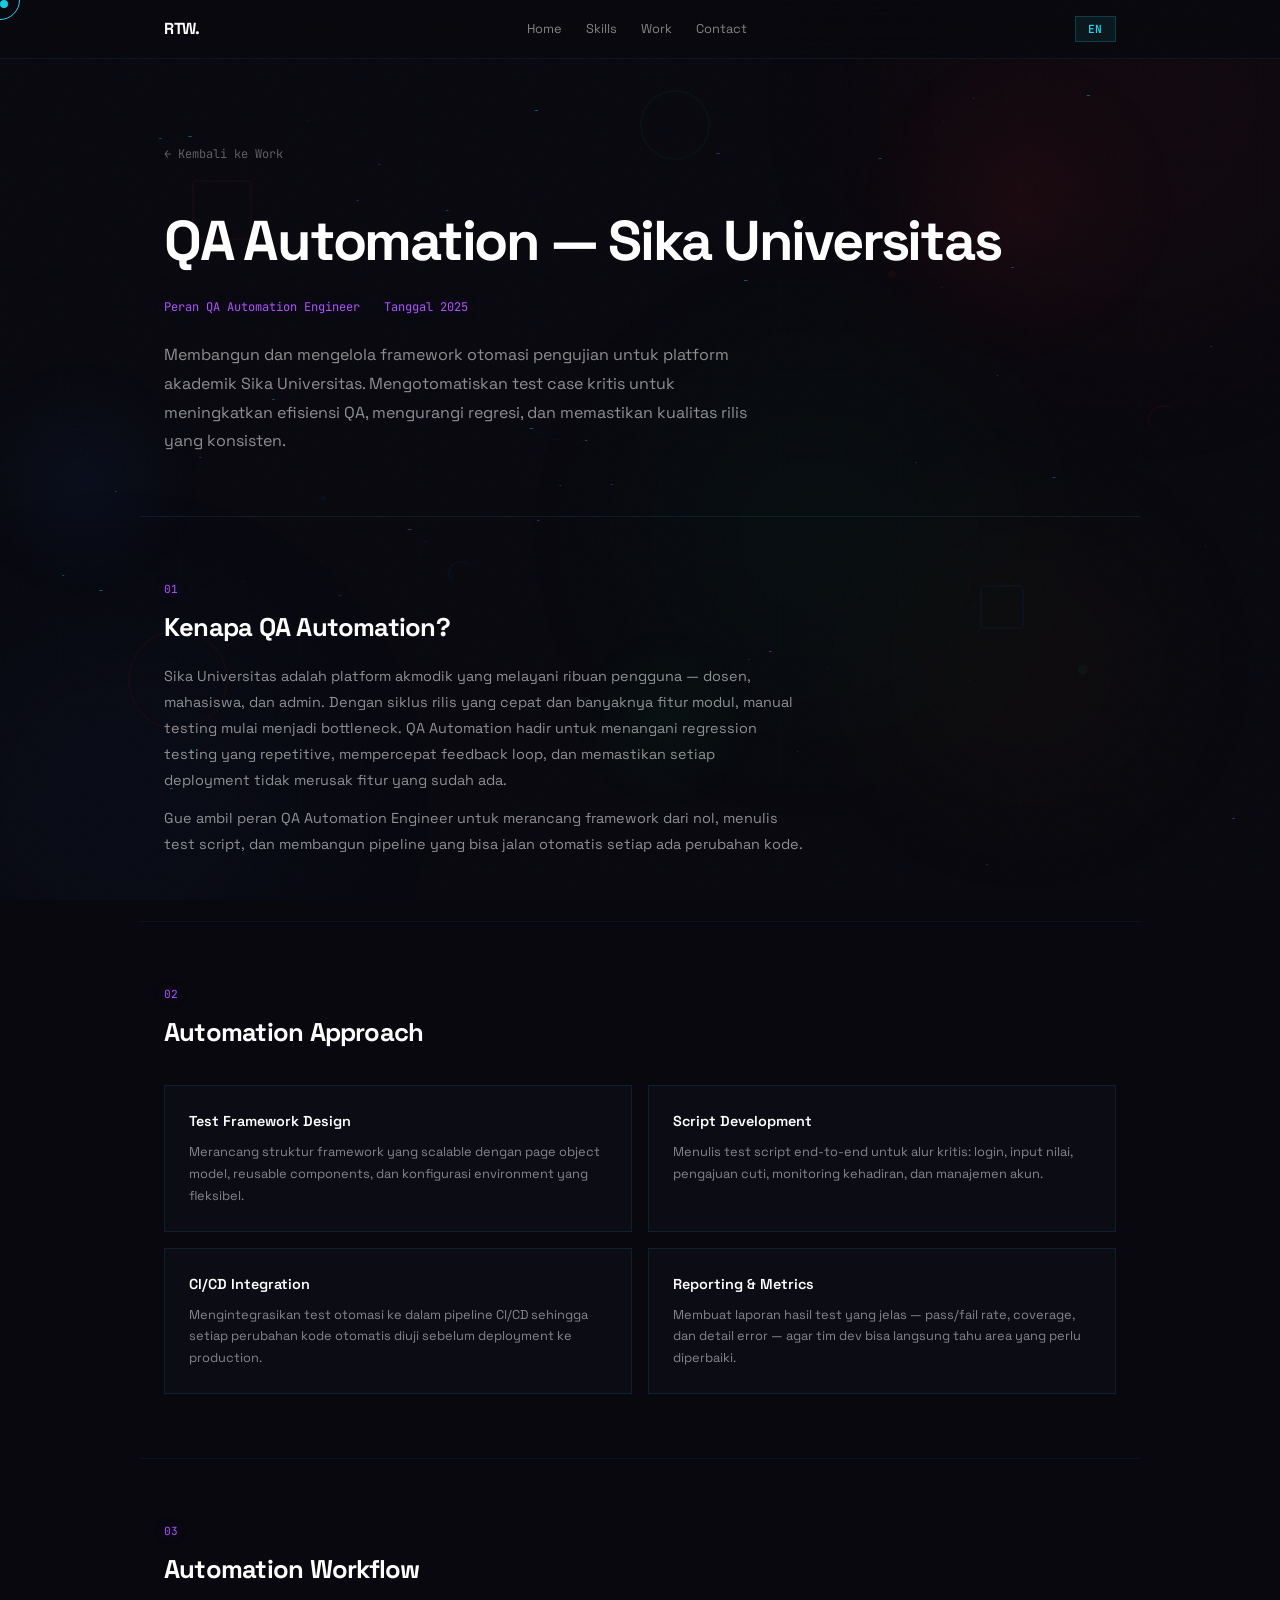
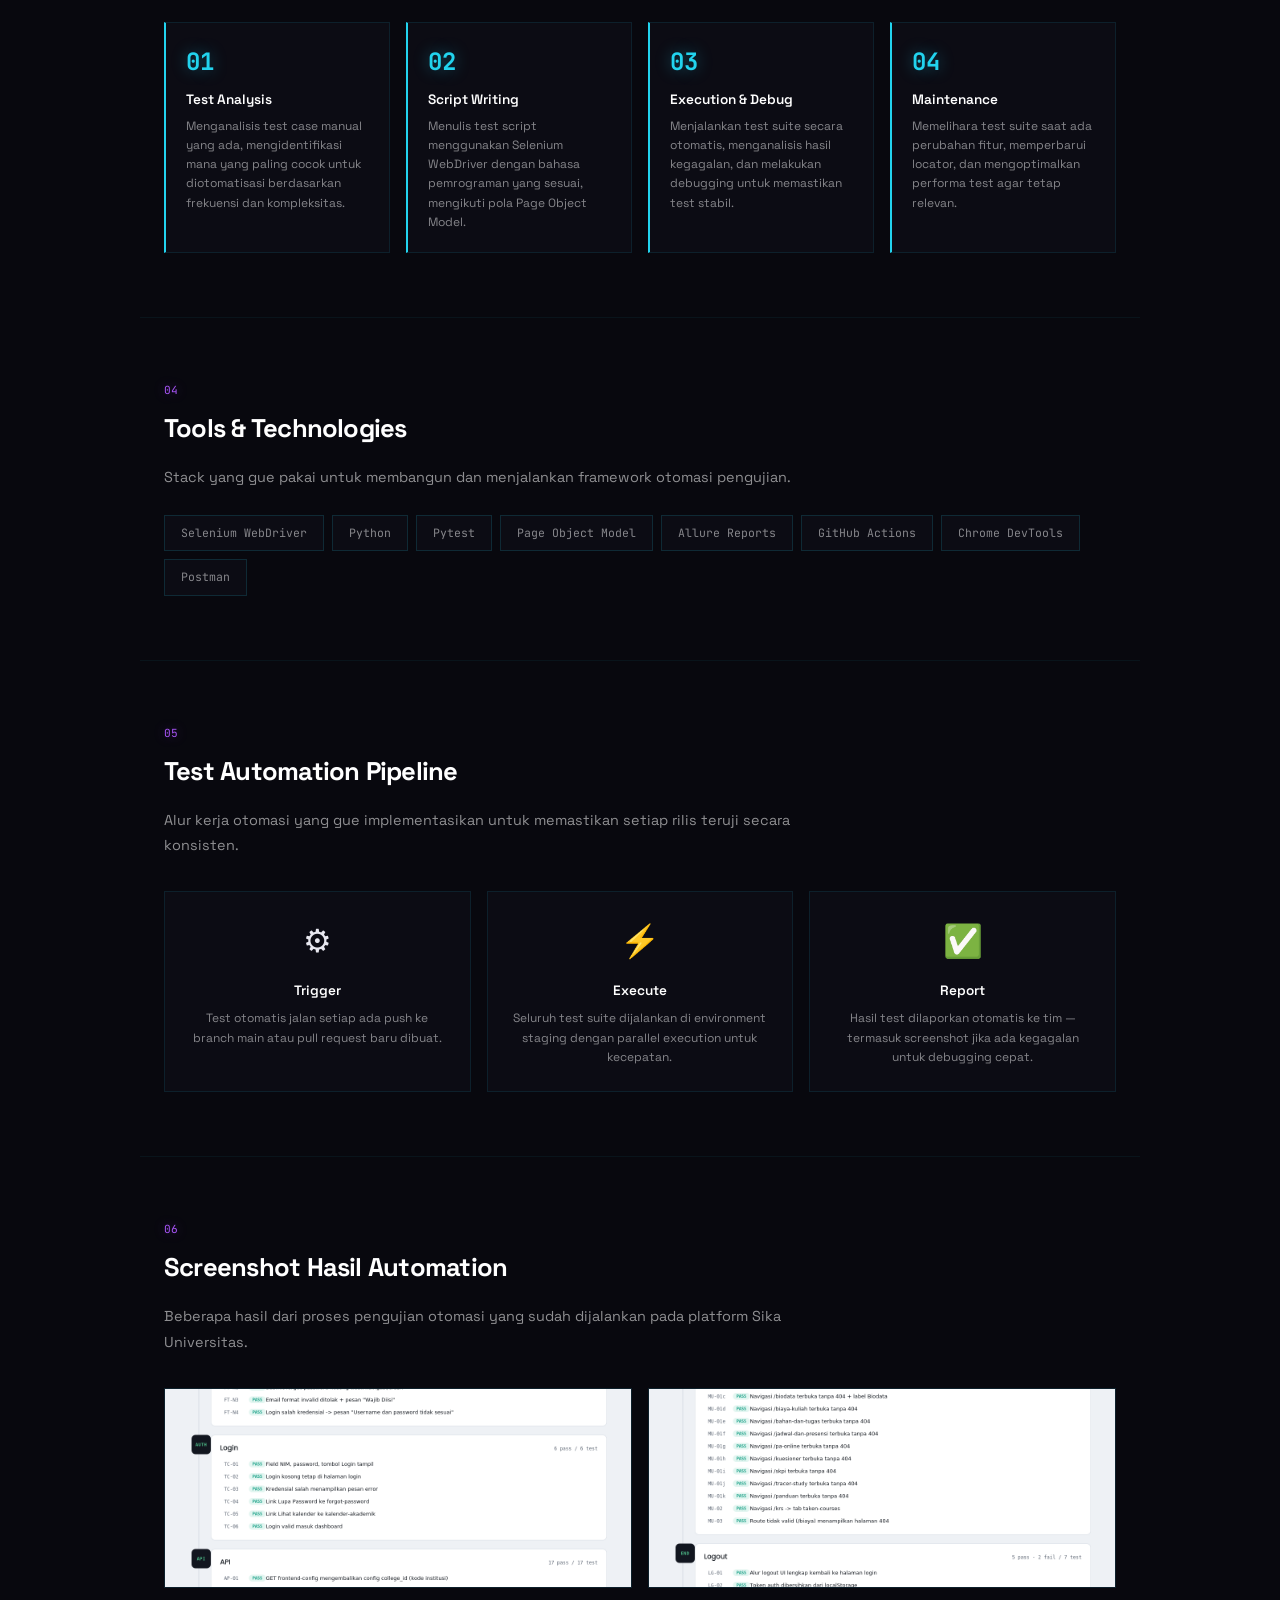
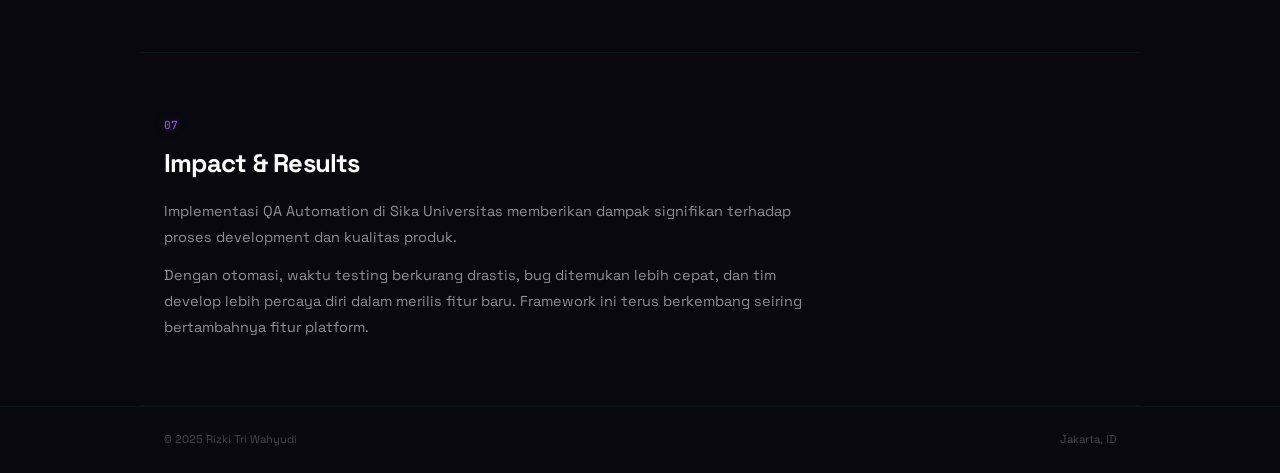
==== sika.html @ 5a2ffd8e "Add QA Automation Sika project + update skills" ====
<!DOCTYPE html>
<html lang="id">
<head>
  <meta charset="UTF-8">
  <meta name="viewport" content="width=device-width, initial-scale=1.0">
  <title>QA Automation Sika — RTW Portfolio</title>
  <link rel="preconnect" href="https://fonts.googleapis.com">
  <link rel="preconnect" href="https://fonts.gstatic.com" crossorigin>
  <link href="https://fonts.googleapis.com/css2?family=Space+Grotesk:wght@400;500;600;700&family=JetBrains+Mono:wght@400;500&display=swap" rel="stylesheet">
  <link rel="icon" type="image/svg+xml" href="favicon.svg">
  <link rel="stylesheet" href="style.css">
  <style>
    .gradient-blobs .blob { opacity: 0.04; }
    .bg-shape { opacity: 0.06; }

    .project-hero {
      padding: 140px 24px 60px;
      max-width: 1000px;
      margin: 0 auto;
      border-bottom: 1px solid rgba(34,211,238,0.1);
      position: relative;
      z-index: 2;
    }
    .back-link {
      display: inline-flex;
      align-items: center;
      gap: 6px;
      font-family: var(--mono);
      font-size: 0.75rem;
      color: rgba(255,255,255,0.35);
      margin-bottom: 32px;
      transition: 0.2s;
    }
    .back-link:hover { color: #22d3ee; }
    .project-hero h1 {
      font-size: clamp(2rem, 5vw, 3.5rem);
      font-weight: 700;
      letter-spacing: -0.04em;
      margin-bottom: 12px;
      color: #fff;
    }
    .project-meta {
      display: flex;
      gap: 24px;
      font-family: var(--mono);
      font-size: 0.75rem;
      color: rgba(255,255,255,0.4);
      margin-bottom: 24px;
    }
    .project-meta span { color: #a855f7; text-shadow: 0 0 12px rgba(168,85,247,0.3); }
    .project-hero p {
      font-size: 1rem;
      color: rgba(255,255,255,0.55);
      max-width: 600px;
      line-height: 1.8;
    }

    .project-section {
      padding: 64px 24px;
      max-width: 1000px;
      margin: 0 auto;
      border-bottom: 1px solid rgba(34,211,238,0.06);
      position: relative;
      z-index: 2;
    }
    .section-num {
      font-family: var(--mono);
      font-size: 0.7rem;
      color: #a855f7;
      margin-bottom: 8px;
      display: block;
      text-shadow: 0 0 12px rgba(168,85,247,0.4);
    }
    .project-section h2 {
      font-size: 1.6rem;
      font-weight: 700;
      letter-spacing: -0.03em;
      margin-bottom: 16px;
      color: #fff;
    }
    .project-section p {
      font-size: 0.9rem;
      color: rgba(255,255,255,0.55);
      line-height: 1.8;
      max-width: 640px;
    }

    .approach-grid {
      display: grid;
      grid-template-columns: repeat(2, 1fr);
      gap: 16px;
      margin-top: 32px;
    }
    .approach-card {
      padding: 24px;
      background: rgba(15,15,25,0.6);
      border: 1px solid rgba(34,211,238,0.1);
      transition: 0.3s;
    }
    .approach-card:hover {
      border-color: rgba(34,211,238,0.3);
      transform: translateY(-2px);
      box-shadow: 0 8px 32px rgba(0,0,0,0.3);
    }
    .approach-card h3 {
      font-size: 0.9rem;
      font-weight: 600;
      margin-bottom: 8px;
      color: #fff;
    }
    .approach-card p {
      font-size: 0.8rem;
      color: rgba(255,255,255,0.5);
      line-height: 1.7;
    }

    .qa-steps {
      display: grid;
      grid-template-columns: repeat(4, 1fr);
      gap: 16px;
      margin-top: 32px;
    }
    .qa-step {
      padding: 20px;
      background: rgba(15,15,25,0.6);
      border: 1px solid rgba(34,211,238,0.1);
      border-left: 2px solid #22d3ee;
      transition: 0.3s;
    }
    .qa-step:hover {
      transform: translateY(-2px);
      border-color: rgba(34,211,238,0.25);
    }
    .step-num {
      font-family: var(--mono);
      font-size: 1.5rem;
      font-weight: 700;
      color: #22d3ee;
      margin-bottom: 8px;
      text-shadow: 0 0 16px rgba(34,211,238,0.4);
    }
    .qa-step h3 {
      font-size: 0.85rem;
      font-weight: 600;
      margin-bottom: 6px;
      color: #fff;
    }
    .qa-step p {
      font-size: 0.75rem;
      color: rgba(255,255,255,0.5);
      line-height: 1.6;
    }

    .tool-chips {
      display: flex;
      flex-wrap: wrap;
      gap: 8px;
      margin-top: 24px;
    }
    .tool-chip {
      padding: 8px 16px;
      background: rgba(15,15,25,0.6);
      border: 1px solid rgba(34,211,238,0.15);
      font-family: var(--mono);
      font-size: 0.72rem;
      color: rgba(255,255,255,0.5);
      transition: 0.3s;
    }
    .tool-chip:hover {
      border-color: #22d3ee;
      color: #22d3ee;
    }

    .mockup-grid {
      display: grid;
      grid-template-columns: repeat(2, 1fr);
      gap: 16px;
      margin-top: 32px;
    }
    .mockup-card {
      position: relative;
      overflow: hidden;
      background: rgba(15,15,25,0.6);
      border: 1px solid rgba(34,211,238,0.1);
      min-height: 200px;
      display: flex;
      align-items: center;
      justify-content: center;
      transition: 0.3s;
    }
    .mockup-card:hover {
      border-color: rgba(34,211,238,0.25);
      transform: translateY(-2px);
    }
    .mockup-card span.mockup-label {
      padding: 24px;
      font-family: var(--mono);
      font-size: 0.75rem;
      color: rgba(255,255,255,0.35);
    }
    .mockup-card img {
      width: 100%;
      height: 100%;
      object-fit: cover;
      position: absolute;
      inset: 0;
    }

    .process-grid {
      display: grid;
      grid-template-columns: repeat(3, 1fr);
      gap: 16px;
      margin-top: 32px;
    }
    .process-step {
      padding: 24px;
      background: rgba(15,15,25,0.6);
      border: 1px solid rgba(34,211,238,0.1);
      text-align: center;
      transition: 0.3s;
    }
    .process-step:hover {
      border-color: rgba(34,211,238,0.25);
      transform: translateY(-2px);
    }
    .process-icon {
      font-size: 2rem;
      margin-bottom: 12px;
    }
    .process-step h3 {
      font-size: 0.85rem;
      font-weight: 600;
      margin-bottom: 8px;
      color: #fff;
    }
    .process-step p {
      font-size: 0.75rem;
      color: rgba(255,255,255,0.5);
      line-height: 1.6;
    }

    .footer { border-top: 1px solid rgba(34,211,238,0.06); }
    .footer-inner span { color: rgba(255,255,255,0.25); }

    @media (max-width: 768px) {
      .project-hero { padding: 120px 16px 40px; }
      .project-hero h1 { font-size: clamp(1.6rem, 6vw, 2.5rem); }
      .project-hero p { font-size: 0.9rem; }
      .project-meta { flex-direction: column; gap: 8px; }
      .project-section { padding: 40px 16px; }
      .project-section h2 { font-size: 1.3rem; }
      .project-section p { font-size: 0.85rem; }
      .approach-grid { grid-template-columns: 1fr; }
      .qa-steps { grid-template-columns: 1fr 1fr; }
      .process-grid { grid-template-columns: 1fr; }
      .mockup-grid { grid-template-columns: 1fr; }
      .mockup-card { min-height: 160px; }
    }
    @media (max-width: 480px) {
      .project-hero { padding: 100px 12px 32px; }
      .project-hero h1 { font-size: 1.4rem; }
      .project-section { padding: 32px 12px; }
      .project-section h2 { font-size: 1.15rem; }
      .project-section p { font-size: 0.8rem; line-height: 1.7; }
      .qa-steps { grid-template-columns: 1fr; }
      .approach-card { padding: 16px; }
      .approach-card h3 { font-size: 0.8rem; }
      .approach-card p { font-size: 0.72rem; }
      .qa-step { padding: 14px; }
      .qa-step h3 { font-size: 0.78rem; }
      .qa-step p { font-size: 0.7rem; }
      .step-num { font-size: 1.2rem; }
      .back-link { font-size: 0.68rem; }
    }
  </style>
</head>
<body>

  <div class="cursor" id="cursor"></div>
  <div class="cursor-follower" id="follower"></div>

  <canvas id="workBgCanvas" style="position:fixed;inset:0;width:100%;height:100%;z-index:0;pointer-events:none;"></canvas>

  <div class="gradient-blobs">
    <div class="blob blob-1"></div>
    <div class="blob blob-2"></div>
    <div class="blob blob-3"></div>
    <div class="blob blob-4"></div>
  </div>

  <div class="bg-shapes">
    <div class="bg-shape bg-shape--1"></div>
    <div class="bg-shape bg-shape--2"></div>
    <div class="bg-shape bg-shape--3"></div>
    <div class="bg-shape bg-shape--4"></div>
    <div class="bg-shape bg-shape--5"></div>
    <div class="bg-shape bg-shape--6"></div>
    <div class="bg-shape bg-shape--7"></div>
    <div class="bg-shape bg-shape--8"></div>
    <div class="bg-shape bg-shape--9"></div>
    <div class="bg-shape bg-shape--10"></div>
    <div class="bg-shape bg-shape--11"></div>
    <div class="bg-shape bg-shape--12"></div>
  </div>

  <div class="noise-overlay"></div>

  <nav class="nav scrolled">
    <div class="nav-inner">
      <a href="index.html" class="nav-logo">RTW.</a>
      <div class="nav-links">
        <a href="index.html" class="nav-link" data-i18n="nav.home">Home</a>
        <a href="index.html#skills" class="nav-link" data-i18n="nav.skills">Skills</a>
        <a href="index.html#work" class="nav-link" data-i18n="nav.work">Work</a>
        <a href="index.html#contact" class="nav-link" data-i18n="nav.contact">Contact</a>
      </div>
      <div class="nav-right">
        <button class="lang-toggle" id="langToggle" aria-label="Toggle Language">
          <span class="lang-label" id="langLabel">EN</span>
        </button>
      </div>
    </div>
  </nav>

  <section class="project-hero">
    <a href="index.html#work" class="back-link" data-i18n="sub.back">&larr; Kembali ke Work</a>
    <h1>QA Automation — Sika Universitas</h1>
    <div class="project-meta">
      <div><span data-i18n="sika.metaRole">Peran</span> <span>QA Automation Engineer</span></div>
      <div><span data-i18n="sika.metaDate">Tanggal</span> <span data-i18n="sika.metaDateVal">2025</span></div>
    </div>
    <p data-i18n="sika.hero">Membangun dan mengelola framework otomasi pengujian untuk platform akademik Sika Universitas. Mengotomatiskan test case kritis untuk meningkatkan efisiensi QA, mengurangi regresi, dan memastikan kualitas rilis yang konsisten.</p>
  </section>

  <section class="project-section">
    <span class="section-num">01</span>
    <h2 data-i18n="sika.s1">Kenapa QA Automation?</h2>
    <p data-i18n="sika.s1p1">Sika Universitas adalah platform akmodik yang melayani ribuan pengguna — dosen, mahasiswa, dan admin. Dengan siklus rilis yang cepat dan banyaknya fitur modul, manual testing mulai menjadi bottleneck. QA Automation hadir untuk menangani regression testing yang repetitive, mempercepat feedback loop, dan memastikan setiap deployment tidak merusak fitur yang sudah ada.</p>
    <p style="margin-top: 12px;" data-i18n="sika.s1p2">Gue ambil peran QA Automation Engineer untuk merancang framework dari nol, menulis test script, dan membangun pipeline yang bisa jalan otomatis setiap ada perubahan kode.</p>
  </section>

  <section class="project-section">
    <span class="section-num">02</span>
    <h2 data-i18n="sika.s2">Automation Approach</h2>
    <div class="approach-grid">
      <div class="approach-card">
        <h3 data-i18n="sika.s2c1">Test Framework Design</h3>
        <p data-i18n="sika.s2c1p">Merancang struktur framework yang scalable dengan page object model, reusable components, dan konfigurasi environment yang fleksibel.</p>
      </div>
      <div class="approach-card">
        <h3 data-i18n="sika.s2c2">Script Development</h3>
        <p data-i18n="sika.s2c2p">Menulis test script end-to-end untuk alur kritis: login, input nilai, pengajuan cuti, monitoring kehadiran, dan manajemen akun.</p>
      </div>
      <div class="approach-card">
        <h3 data-i18n="sika.s2c3">CI/CD Integration</h3>
        <p data-i18n="sika.s2c3p">Mengintegrasikan test otomasi ke dalam pipeline CI/CD sehingga setiap perubahan kode otomatis diuji sebelum deployment ke production.</p>
      </div>
      <div class="approach-card">
        <h3 data-i18n="sika.s2c4">Reporting & Metrics</h3>
        <p data-i18n="sika.s2c4p">Membuat laporan hasil test yang jelas — pass/fail rate, coverage, dan detail error — agar tim dev bisa langsung tahu area yang perlu diperbaiki.</p>
      </div>
    </div>
  </section>

  <section class="project-section">
    <span class="section-num">03</span>
    <h2 data-i18n="sika.s3">Automation Workflow</h2>
    <div class="qa-steps">
      <div class="qa-step">
        <div class="step-num">01</div>
        <h3 data-i18n="sika.s3s1">Test Analysis</h3>
        <p data-i18n="sika.s3s1p">Menganalisis test case manual yang ada, mengidentifikasi mana yang paling cocok untuk diotomatisasi berdasarkan frekuensi dan kompleksitas.</p>
      </div>
      <div class="qa-step">
        <div class="step-num">02</div>
        <h3 data-i18n="sika.s3s2">Script Writing</h3>
        <p data-i18n="sika.s3s2p">Menulis test script menggunakan Selenium WebDriver dengan bahasa pemrograman yang sesuai, mengikuti pola Page Object Model.</p>
      </div>
      <div class="qa-step">
        <div class="step-num">03</div>
        <h3 data-i18n="sika.s3s3">Execution & Debug</h3>
        <p data-i18n="sika.s3s3p">Menjalankan test suite secara otomatis, menganalisis hasil kegagalan, dan melakukan debugging untuk memastikan test stabil.</p>
      </div>
      <div class="qa-step">
        <div class="step-num">04</div>
        <h3 data-i18n="sika.s3s4">Maintenance</h3>
        <p data-i18n="sika.s3s4p">Memelihara test suite saat ada perubahan fitur, memperbarui locator, dan mengoptimalkan performa test agar tetap relevan.</p>
      </div>
    </div>
  </section>

  <section class="project-section">
    <span class="section-num">04</span>
    <h2 data-i18n="sika.s4">Tools & Technologies</h2>
    <p data-i18n="sika.s4p">Stack yang gue pakai untuk membangun dan menjalankan framework otomasi pengujian.</p>
    <div class="tool-chips">
      <span class="tool-chip">Selenium WebDriver</span>
      <span class="tool-chip">Python</span>
      <span class="tool-chip">Pytest</span>
      <span class="tool-chip">Page Object Model</span>
      <span class="tool-chip">Allure Reports</span>
      <span class="tool-chip">GitHub Actions</span>
      <span class="tool-chip">Chrome DevTools</span>
      <span class="tool-chip">Postman</span>
    </div>
  </section>

  <section class="project-section">
    <span class="section-num">05</span>
    <h2 data-i18n="sika.s5">Test Automation Pipeline</h2>
    <p data-i18n="sika.s5p">Alur kerja otomasi yang gue implementasikan untuk memastikan setiap rilis teruji secara konsisten.</p>
    <div class="process-grid">
      <div class="process-step">
        <div class="process-icon">&#9881;</div>
        <h3 data-i18n="sika.s5c1">Trigger</h3>
        <p data-i18n="sika.s5c1p">Test otomatis jalan setiap ada push ke branch main atau pull request baru dibuat.</p>
      </div>
      <div class="process-step">
        <div class="process-icon">&#9889;</div>
        <h3 data-i18n="sika.s5c2">Execute</h3>
        <p data-i18n="sika.s5c2p">Seluruh test suite dijalankan di environment staging dengan parallel execution untuk kecepatan.</p>
      </div>
      <div class="process-step">
        <div class="process-icon">&#9989;</div>
        <h3 data-i18n="sika.s5c3">Report</h3>
        <p data-i18n="sika.s5c3p">Hasil test dilaporkan otomatis ke tim — termasuk screenshot jika ada kegagalan untuk debugging cepat.</p>
      </div>
    </div>
  </section>

  <section class="project-section">
    <span class="section-num">06</span>
    <h2 data-i18n="sika.s6">Screenshot Hasil Automation</h2>
    <p data-i18n="sika.s6p">Beberapa hasil dari proses pengujian otomasi yang sudah dijalankan pada platform Sika Universitas.</p>
    <div class="mockup-grid">
      <div class="mockup-card">
        <span class="mockup-label">Test Result Overview</span>
        <img src="image/QA-sika-1-of-2.png" alt="Test Result Overview" style="display:none" onload="this.style.display='block'; this.previousElementSibling.style.display='none';" onerror="this.remove();">
      </div>
      <div class="mockup-card">
        <span class="mockup-label">Automation Report</span>
        <img src="image/QA-sika-2-of-2.png" alt="Automation Report" style="display:none" onload="this.style.display='block'; this.previousElementSibling.style.display='none';" onerror="this.remove();">
      </div>
    </div>
  </section>

  <section class="project-section">
    <span class="section-num">07</span>
    <h2 data-i18n="sika.s7">Impact & Results</h2>
    <p data-i18n="sika.s7p1">Implementasi QA Automation di Sika Universitas memberikan dampak signifikan terhadap proses development dan kualitas produk.</p>
    <p style="margin-top: 12px;" data-i18n="sika.s7p2">Dengan otomasi, waktu testing berkurang drastis, bug ditemukan lebih cepat, dan tim develop lebih percaya diri dalam merilis fitur baru. Framework ini terus berkembang seiring bertambahnya fitur platform.</p>
  </section>

  <footer class="footer">
    <div class="container">
      <div class="footer-inner">
        <span>&copy; 2025 Rizki Tri Wahyudi</span>
        <span>Jakarta, ID</span>
      </div>
    </div>
  </footer>

  <script src="script.js?v=101"></script>
</body>
</html>
---- style.css ----
*, *::before, *::after {
  margin: 0;
  padding: 0;
  box-sizing: border-box;
}

:root {
  --bg: #08080e;
  --bg2: #0f0f19;
  --border: rgba(34,211,238,0.1);
  --text: #e8e8f0;
  --text2: rgba(255,255,255,0.55);
  --text3: rgba(255,255,255,0.3);
  --red: #dc2626;
  --red-light: rgba(220,38,38,0.15);
  --blue: #2563eb;
  --blue-light: rgba(37,99,235,0.15);
  --green: #16a34a;
  --green-light: rgba(22,163,74,0.15);
  --cyan: #22d3ee;
  --purple: #a855f7;
  --font: 'Space Grotesk', sans-serif;
  --mono: 'JetBrains Mono', monospace;
}

html { scroll-behavior: smooth; }

body {
  font-family: var(--font);
  background: var(--bg);
  color: var(--text);
  line-height: 1.6;
  overflow-x: hidden;
  cursor: none;
}

::selection { background: var(--cyan); color: #08080e; }
a { color: inherit; text-decoration: none; cursor: none; }
button { cursor: none; }

.container {
  max-width: 1000px;
  margin: 0 auto;
  padding: 0 24px;
}

/* ===== Custom Cursor ===== */
.cursor {
  width: 8px;
  height: 8px;
  background: var(--cyan);
  border-radius: 50%;
  position: fixed;
  pointer-events: none;
  z-index: 9999;
  mix-blend-mode: difference;
  transition: transform 0.1s, background 0.3s;
}

.cursor-follower {
  width: 40px;
  height: 40px;
  border: 1.5px solid var(--cyan);
  border-radius: 50%;
  position: fixed;
  pointer-events: none;
  z-index: 9998;
  transition: width 0.3s, height 0.3s, border-color 0.3s, background 0.3s;
  transform: translate(-50%, -50%);
}

.cursor-follower.hovering {
  width: 64px;
  height: 64px;
  background: rgba(34,211,238,0.06);
}

/* ===== Noise ===== */
.noise-overlay {
  position: fixed;
  inset: 0;
  z-index: 9990;
  pointer-events: none;
  opacity: 0.025;
  background-image: url("data:image/svg+xml,%3Csvg viewBox='0 0 256 256' xmlns='http://www.w3.org/2000/svg'%3E%3Cfilter id='n'%3E%3CfeTurbulence type='fractalNoise' baseFrequency='0.9' numOctaves='4' stitchTiles='stitch'/%3E%3C/filter%3E%3Crect width='100%25' height='100%25' filter='url(%23n)'/%3E%3C/svg%3E");
  background-size: 128px;
}

/* ===== Loader ===== */
.loader {
  position: fixed;
  inset: 0;
  background: #08080e;
  z-index: 10000;
  display: flex;
  align-items: center;
  justify-content: center;
  transition: opacity 0.6s, visibility 0.6s;
}

.loader.hidden {
  opacity: 0;
  visibility: hidden;
}

.loader-text {
  font-family: var(--font);
  font-size: 3rem;
  font-weight: 700;
  display: flex;
  gap: 4px;
}

.loader-text span {
  display: inline-block;
  animation: loaderBounce 0.6s ease-in-out infinite alternate;
}

.loader-text span:nth-child(2) { animation-delay: 0.1s; }
.loader-text span:nth-child(3) { animation-delay: 0.2s; }

@keyframes loaderBounce {
  from { transform: translateY(0); color: rgba(255,255,255,0.6); }
  to { transform: translateY(-14px); color: var(--cyan); }
}

/* ===== Gradient Blobs (shared across pages) ===== */
.gradient-blobs {
  position: fixed;
  inset: 0;
  z-index: -1;
  pointer-events: none;
  overflow: hidden;
}

.blob {
  position: absolute;
  border-radius: 50%;
  filter: blur(100px);
  opacity: 0.07;
}

.blob-1 {
  width: 500px; height: 500px;
  background: var(--red);
  top: -150px; right: -100px;
  animation: blobFloat 25s ease-in-out infinite;
}

.blob-2 {
  width: 400px; height: 400px;
  background: var(--blue);
  bottom: -100px; left: -80px;
  animation: blobFloat 20s ease-in-out infinite reverse;
}

.blob-3 {
  width: 350px; height: 350px;
  background: var(--green);
  top: 40%; left: 50%;
  animation: blobFloat 30s ease-in-out infinite 5s;
}

.blob-4 {
  width: 250px; height: 250px;
  background: #f59e0b;
  top: 60%; right: 10%;
  animation: blobFloat 22s ease-in-out infinite 8s;
}

@keyframes blobFloat {
  0%, 100% { transform: translate(0, 0) scale(1); }
  25% { transform: translate(40px, -30px) scale(1.08); }
  50% { transform: translate(-20px, 25px) scale(0.95); }
  75% { transform: translate(30px, 15px) scale(1.03); }
}

/* ===== Animated Background Shapes ===== */
.bg-shapes {
  position: fixed;
  inset: 0;
  z-index: -1;
  pointer-events: none;
  overflow: hidden;
}

.bg-shape {
  position: absolute;
  border-radius: 50%;
  opacity: 0.12;
  animation-timing-function: ease-in-out;
  animation-iteration-count: infinite;
}

/* --- Circle 1: large red, top-right --- */
.bg-shape--1 {
  width: 320px; height: 320px;
  background: radial-gradient(circle, var(--red) 0%, transparent 70%);
  top: 5%; right: 8%;
  animation: shapeDrift1 18s ease-in-out infinite;
}

/* --- Circle 2: medium blue, mid-left --- */
.bg-shape--2 {
  width: 240px; height: 240px;
  background: radial-gradient(circle, var(--blue) 0%, transparent 70%);
  top: 40%; left: -3%;
  animation: shapeDrift2 22s ease-in-out infinite;
}

/* --- Circle 3: small green, bottom-center --- */
.bg-shape--3 {
  width: 180px; height: 180px;
  background: radial-gradient(circle, var(--green) 0%, transparent 70%);
  bottom: 10%; left: 45%;
  animation: shapeDrift3 16s ease-in-out infinite;
}

/* --- Diamond 1: red outline, floating --- */
.bg-shape--4 {
  width: 60px; height: 60px;
  background: transparent;
  border: 2px solid var(--red);
  border-radius: 4px;
  top: 20%; left: 15%;
  opacity: 0.18;
  animation: shapeSpin 24s linear infinite, shapeDrift1 20s ease-in-out infinite;
}

/* --- Diamond 2: blue outline --- */
.bg-shape--5 {
  width: 44px; height: 44px;
  background: transparent;
  border: 2px solid var(--blue);
  border-radius: 4px;
  top: 65%; right: 20%;
  opacity: 0.15;
  animation: shapeSpin 30s linear infinite reverse, shapeDrift2 18s ease-in-out infinite;
}

/* --- Dot cluster 1 --- */
.bg-shape--6 {
  width: 8px; height: 8px;
  background: var(--red);
  border-radius: 50%;
  top: 30%; right: 30%;
  opacity: 0.25;
  animation: shapePulse 4s ease-in-out infinite, shapeDrift3 12s ease-in-out infinite;
}

/* --- Dot cluster 2 --- */
.bg-shape--7 {
  width: 6px; height: 6px;
  background: var(--blue);
  border-radius: 50%;
  top: 55%; left: 25%;
  opacity: 0.2;
  animation: shapePulse 3s ease-in-out infinite 1s, shapeDrift1 14s ease-in-out infinite;
}

/* --- Dot cluster 3 --- */
.bg-shape--8 {
  width: 10px; height: 10px;
  background: var(--green);
  border-radius: 50%;
  bottom: 25%; right: 15%;
  opacity: 0.22;
  animation: shapePulse 5s ease-in-out infinite 0.5s, shapeDrift2 16s ease-in-out infinite;
}

/* --- Ring 1 --- */
.bg-shape--9 {
  width: 100px; height: 100px;
  background: transparent;
  border: 2px solid var(--red);
  border-radius: 50%;
  top: 70%; left: 10%;
  opacity: 0.1;
  animation: shapeSpin 28s linear infinite, shapeDrift3 22s ease-in-out infinite;
}

/* --- Ring 2 --- */
.bg-shape--10 {
  width: 70px; height: 70px;
  background: transparent;
  border: 2px solid var(--green);
  border-radius: 50%;
  top: 10%; left: 50%;
  opacity: 0.08;
  animation: shapeSpin 20s linear infinite reverse, shapeDrift1 18s ease-in-out infinite;
}

/* --- Cross 1 --- */
.bg-shape--11 {
  width: 30px; height: 30px;
  background: transparent;
  border-top: 2px solid var(--red);
  border-left: 2px solid var(--red);
  top: 45%; right: 8%;
  opacity: 0.15;
  animation: shapeSpin 26s linear infinite, shapeDrift2 20s ease-in-out infinite;
}

/* --- Cross 2 --- */
.bg-shape--12 {
  width: 24px; height: 24px;
  background: transparent;
  border-top: 2px solid var(--blue);
  border-left: 2px solid var(--blue);
  bottom: 35%; left: 35%;
  opacity: 0.12;
  animation: shapeSpin 22s linear infinite reverse, shapeDrift3 15s ease-in-out infinite;
}

@keyframes shapeDrift1 {
  0%, 100% { transform: translate(0, 0); }
  33% { transform: translate(35px, -25px); }
  66% { transform: translate(-20px, 15px); }
}

@keyframes shapeDrift2 {
  0%, 100% { transform: translate(0, 0); }
  33% { transform: translate(-30px, 20px); }
  66% { transform: translate(25px, -30px); }
}

@keyframes shapeDrift3 {
  0%, 100% { transform: translate(0, 0); }
  33% { transform: translate(20px, 30px); }
  66% { transform: translate(-25px, -20px); }
}

@keyframes shapeSpin {
  from { rotate: 0deg; }
  to { rotate: 360deg; }
}

@keyframes shapePulse {
  0%, 100% { transform: scale(1); opacity: 0.2; }
  50% { transform: scale(1.8); opacity: 0.08; }
}

/* ===== Nav ===== */
.nav {
  position: fixed;
  top: 0; left: 0; right: 0;
  z-index: 100;
  padding: 16px 0;
  transition: background 0.4s, border-color 0.4s, backdrop-filter 0.4s;
}

.nav.scrolled {
  background: rgba(8,8,14,0.85);
  backdrop-filter: blur(16px);
  border-bottom: 1px solid rgba(34,211,238,0.08);
}

.nav.nav--dark {
  background: rgba(8,8,14,0.85);
  border-bottom: 1px solid rgba(34,211,238,0.08);
}

.nav--dark .nav-logo { color: #fff; }
.nav--dark .nav-link { color: rgba(255,255,255,0.5); }
.nav--dark .nav-link:hover,
.nav--dark .nav-link.active { color: #fff; }
.nav--dark .nav-link::after { background: linear-gradient(90deg, #22d3ee, #a855f7); }
.nav--dark .nav-cta { border-color: rgba(34,211,238,0.25); color: rgba(255,255,255,0.6); }
.nav--dark .nav-cta:hover { border-color: #22d3ee; color: #22d3ee; }
.nav--dark .nav-toggle span { background: #fff; }

.nav-inner {
  max-width: 1000px;
  margin: 0 auto;
  padding: 0 24px;
  display: flex;
  align-items: center;
  justify-content: space-between;
}

.nav-right {
  display: flex;
  align-items: center;
  gap: 12px;
}

.nav-logo {
  font-size: 1rem;
  font-weight: 700;
  letter-spacing: -0.02em;
  position: relative;
  color: #fff;
}

.nav-logo::after {
  content: '';
  position: absolute;
  bottom: -2px; left: 0;
  width: 100%; height: 2px;
  background: linear-gradient(90deg, var(--cyan), var(--purple), var(--cyan));
  transform: scaleX(0);
  transition: transform 0.3s;
  transform-origin: right;
}

.nav-logo:hover::after {
  transform: scaleX(1);
  transform-origin: left;
}

.nav-links { display: flex; gap: 24px; }

.nav-link {
  font-size: 0.8rem;
  color: rgba(255,255,255,0.5);
  transition: 0.2s;
  position: relative;
}

.nav-link::after {
  content: '';
  position: absolute;
  bottom: -2px; left: 0;
  width: 0; height: 1.5px;
  background: linear-gradient(90deg, var(--cyan), var(--purple));
  transition: 0.3s;
}

.nav-link:hover, .nav-link.active { color: #fff; }
.nav-link:hover::after, .nav-link.active::after { width: 100%; }

.nav-cta {
  font-size: 0.75rem;
  padding: 8px 16px;
  border: 1px solid rgba(34,211,238,0.25);
  color: rgba(255,255,255,0.6);
  transition: 0.3s;
  position: relative;
  overflow: hidden;
}

.nav-cta::before {
  content: '';
  position: absolute;
  inset: 0;
  background: linear-gradient(135deg, var(--cyan), var(--purple));
  opacity: 0;
  transition: opacity 0.3s;
}

.nav-cta:hover {
  border-color: transparent;
  color: #fff;
}

.nav-cta:hover::before { opacity: 1; }

.nav-toggle {
  display: none;
  flex-direction: column;
  gap: 5px;
  background: none;
  border: none;
}

.nav-toggle span {
  width: 20px; height: 1.5px;
  background: #fff;
  transition: 0.3s;
}

.lang-toggle {
  background: rgba(34,211,238,0.08);
  border: 1px solid rgba(34,211,238,0.2);
  color: var(--cyan);
  padding: 5px 12px;
  font-family: var(--mono);
  font-size: 0.7rem;
  font-weight: 600;
  cursor: pointer;
  transition: 0.2s;
  letter-spacing: 0.05em;
}

.lang-toggle:hover {
  background: rgba(34,211,238,0.15);
  border-color: var(--cyan);
}

.hero-visitor {
  display: flex;
  align-items: center;
  gap: 8px;
  padding: 10px 16px;
  background: rgba(34,211,238,0.05);
  border: 1px solid rgba(34,211,238,0.12);
  margin-bottom: 24px;
  font-size: 0.8rem;
  color: rgba(255,255,255,0.6);
}

.visitor-dot {
  width: 6px; height: 6px;
  background: #22c55e;
  border-radius: 50%;
  animation: pulse-dot 2s infinite;
}

@keyframes pulse-dot {
  0%, 100% { opacity: 1; box-shadow: 0 0 0 0 rgba(34,197,94,0.5); }
  50% { opacity: 0.8; box-shadow: 0 0 0 4px rgba(34,197,94,0); }
}

.visitor-count {
  font-family: var(--mono);
  font-weight: 700;
  color: var(--cyan);
  font-size: 0.95rem;
}

.visitor-label {
  color: rgba(255,255,255,0.4);
}

.mobile-menu {
  position: fixed;
  inset: 0;
  background: rgba(8,8,14,0.97);
  z-index: 99;
  display: flex;
  flex-direction: column;
  align-items: center;
  justify-content: center;
  gap: 24px;
  opacity: 0;
  pointer-events: none;
  transition: 0.3s;
}

.mobile-menu.active { opacity: 1; pointer-events: all; }

.mobile-link {
  font-size: 1.5rem;
  font-weight: 600;
  color: rgba(255,255,255,0.5);
  transition: 0.2s;
}

.mobile-link:hover { color: var(--cyan); }

/* ===== Hero ===== */
.hero {
  min-height: 100vh;
  display: flex;
  align-items: center;
  padding: 120px 24px 60px;
  max-width: 1000px;
  margin: 0 auto;
  gap: 60px;
}

.hero-left { flex: 1; }

.hero-status {
  display: inline-flex;
  align-items: center;
  gap: 8px;
  font-family: var(--mono);
  font-size: 0.7rem;
  color: var(--cyan);
  margin-bottom: 20px;
  letter-spacing: 0.05em;
  padding: 6px 14px;
  background: rgba(34,211,238,0.08);
  border: 1px solid rgba(34,211,238,0.2);
}

.status-dot {
  width: 6px; height: 6px;
  background: var(--cyan);
  border-radius: 50%;
  animation: pulse 2s infinite;
}

@keyframes pulse {
  0%, 100% { opacity: 1; transform: scale(1); }
  50% { opacity: 0.4; transform: scale(0.7); }
}

.hero-name {
  font-size: clamp(2.5rem, 6vw, 4.5rem);
  font-weight: 700;
  line-height: 1;
  letter-spacing: -0.04em;
  margin-bottom: 12px;
}

.name-line {
  display: block;
  overflow: hidden;
}

.name-line span {
  display: inline-block;
  transform: translateY(110%);
  animation: nameReveal 0.8s cubic-bezier(0.4, 0, 0.2, 1) forwards;
}

.name-line:nth-child(2) span { animation-delay: 0.15s; }

@keyframes nameReveal {
  to { transform: translateY(0); }
}

.hero-sub {
  font-family: var(--mono);
  font-size: 0.8rem;
  color: var(--text2);
  margin-bottom: 20px;
}

.hero-desc {
  font-size: 0.95rem;
  color: var(--text2);
  max-width: 440px;
  line-height: 1.7;
  margin-bottom: 32px;
}

.hero-stats {
  display: flex;
  gap: 32px;
  margin-bottom: 32px;
  padding-bottom: 28px;
  border-bottom: 1px solid var(--border);
}

.stat-num {
  font-size: 1.8rem;
  font-weight: 700;
  display: block;
  background: linear-gradient(135deg, var(--cyan), var(--purple));
  -webkit-background-clip: text;
  -webkit-text-fill-color: transparent;
  background-clip: text;
}

.stat-plus {
  font-size: 1rem;
  color: var(--cyan);
}

.stat-label {
  font-family: var(--mono);
  font-size: 0.65rem;
  color: rgba(255,255,255,0.3);
  text-transform: uppercase;
  letter-spacing: 0.05em;
}

.hero-btns { display: flex; gap: 10px; }

.btn {
  display: inline-flex;
  align-items: center;
  gap: 6px;
  padding: 10px 22px;
  font-size: 0.8rem;
  font-weight: 500;
  transition: 0.3s;
  border: none;
  font-family: var(--font);
  position: relative;
  overflow: hidden;
}

.btn-primary {
  background: linear-gradient(135deg, var(--cyan), #0891b2);
  color: #08080e;
}

.btn-primary:hover {
  transform: translateY(-2px);
  box-shadow: 0 8px 24px rgba(34,211,238,0.25);
}

.btn-outline {
  background: transparent;
  color: rgba(255,255,255,0.6);
  border: 1px solid rgba(34,211,238,0.2);
}

.btn-outline:hover {
  border-color: var(--cyan);
  color: var(--cyan);
}

.hero-right {
  flex-shrink: 0;
  text-align: center;
}

.hero-avatar {
  width: 160px; height: 200px;
  background: linear-gradient(135deg, rgba(34,211,238,0.1), rgba(168,85,247,0.1));
  border: 1px solid rgba(34,211,238,0.2);
  display: flex;
  align-items: flex-start;
  justify-content: center;
  margin-bottom: 12px;
  position: relative;
  overflow: hidden;
}

.hero-avatar img {
  width: 100%; height: 100%;
  object-fit: cover;
  object-position: top center;
  position: relative;
  z-index: 1;
}

.hero-avatar::before {
  content: '';
  position: absolute;
  inset: -2px;
  border: 2px dashed rgba(34,211,238,0.15);
  animation: rotateBorder 15s linear infinite;
}

.hero-avatar::after {
  content: '';
  position: absolute;
  inset: 0;
  background: linear-gradient(135deg, transparent 40%, rgba(34,211,238,0.05));
}

@keyframes rotateBorder {
  to { transform: rotate(360deg); }
}

.hero-handle {
  font-family: var(--mono);
  font-size: 0.75rem;
  color: var(--text2);
  margin-bottom: 4px;
}

.hero-location {
  font-family: var(--mono);
  font-size: 0.7rem;
  color: var(--text3);
}

/* ===== Marquee ===== */
.marquee-section {
  padding: 16px 0;
  border-top: 1px solid rgba(34,211,238,0.08);
  border-bottom: 1px solid rgba(34,211,238,0.08);
  overflow: hidden;
  background: linear-gradient(90deg, rgba(34,211,238,0.04), rgba(168,85,247,0.04), rgba(34,211,238,0.04));
  background-size: 300% 100%;
  animation: gradientShift 10s linear infinite;
}

@keyframes gradientShift {
  0% { background-position: 0% 50%; }
  100% { background-position: 300% 50%; }
}

.marquee {
  display: flex;
  width: 100%;
}

.marquee-track {
  display: flex;
  gap: 32px;
  animation: marquee 25s linear infinite;
  white-space: nowrap;
}

.marquee-track span {
  font-family: var(--mono);
  font-size: 0.8rem;
  color: rgba(255,255,255,0.4);
  text-transform: uppercase;
  letter-spacing: 0.1em;
}

.marquee-dot {
  color: var(--cyan) !important;
}

@keyframes marquee {
  from { transform: translateX(0); }
  to { transform: translateX(-50%); }
}

/* ===== Section ===== */
.section {
  padding: 80px 0;
  border-bottom: 1px solid rgba(34,211,238,0.06);
}

.section-alt {
  background: transparent;
}

.section-num {
  font-family: var(--mono);
  font-size: 0.7rem;
  color: var(--cyan);
  display: block;
  margin-bottom: 8px;
  text-shadow: 0 0 16px rgba(34,211,238,0.4);
}

.section-title {
  font-size: clamp(1.6rem, 3vw, 2.2rem);
  font-weight: 700;
  letter-spacing: -0.03em;
  margin-bottom: 12px;
  color: #fff;
}

.section-desc {
  font-size: 0.9rem;
  color: rgba(255,255,255,0.5);
  max-width: 480px;
  margin-bottom: 48px;
  line-height: 1.7;
}

/* ===== Skills ===== */
.skills-grid {
  display: grid;
  grid-template-columns: repeat(3, 1fr);
  gap: 24px;
}

.skill-group {
  padding: 20px;
  border: 1px solid rgba(34,211,238,0.08);
  background: rgba(15,15,25,0.5);
  transition: 0.3s;
  position: relative;
  overflow: hidden;
}

.skill-group::before {
  content: '';
  position: absolute;
  top: 0; left: 0;
  width: 100%; height: 3px;
  background: linear-gradient(90deg, var(--cyan), var(--purple), var(--cyan));
  transform: scaleX(0);
  transition: transform 0.4s;
  transform-origin: left;
}

.skill-group:hover::before { transform: scaleX(1); }

.skill-group:hover {
  transform: translateY(-3px);
  border-color: rgba(34,211,238,0.2);
  box-shadow: 0 8px 24px rgba(0,0,0,0.3);
}

.skill-label {
  font-family: var(--mono);
  font-size: 0.7rem;
  color: rgba(255,255,255,0.35);
  text-transform: uppercase;
  letter-spacing: 0.08em;
  margin-bottom: 12px;
}

.skill-tags { display: flex; flex-wrap: wrap; gap: 6px; }

.tag {
  padding: 5px 12px;
  background: rgba(15,15,25,0.6);
  border: 1px solid rgba(34,211,238,0.1);
  font-size: 0.75rem;
  color: rgba(255,255,255,0.5);
  transition: 0.3s;
}

.tag:hover {
  border-color: var(--cyan);
  color: var(--cyan);
  background: rgba(34,211,238,0.08);
  transform: translateY(-1px);
}

/* ===== Skill Bars ===== */
.skills-bars {
  margin-bottom: 48px;
}

.skill-bar {
  margin-bottom: 20px;
}

.skill-bar-header {
  display: flex;
  justify-content: space-between;
  margin-bottom: 8px;
}

.skill-bar-name {
  font-size: 0.85rem;
  color: rgba(255,255,255,0.8);
  font-weight: 500;
}

.skill-bar-pct {
  font-family: var(--mono);
  font-size: 0.75rem;
  color: var(--cyan);
  text-shadow: 0 0 12px rgba(34,211,238,0.4);
}

.skill-bar-track {
  width: 100%;
  height: 6px;
  background: rgba(255,255,255,0.06);
  border-radius: 3px;
  overflow: hidden;
}

.skill-bar-fill {
  height: 100%;
  width: 0;
  background: linear-gradient(90deg, var(--cyan), var(--purple));
  border-radius: 3px;
  transition: width 1.2s cubic-bezier(0.4, 0, 0.2, 1);
  box-shadow: 0 0 12px rgba(34,211,238,0.3);
}

/* ===== Facts ===== */
.facts-list {
  display: flex;
  flex-direction: column;
  gap: 12px;
}

.fact-item {
  display: flex;
  align-items: flex-start;
  gap: 12px;
  padding: 16px 20px;
  background: rgba(15,15,25,0.4);
  border: 1px solid rgba(34,211,238,0.06);
  transition: 0.3s;
}

.fact-item:hover {
  border-color: rgba(34,211,238,0.15);
  transform: translateX(4px);
}

.fact-icon {
  color: var(--cyan);
  font-size: 0.6rem;
  margin-top: 4px;
  flex-shrink: 0;
}

.fact-item p {
  font-size: 0.85rem;
  color: rgba(255,255,255,0.55);
  line-height: 1.6;
}

.facts-layout {
  display: grid;
  grid-template-columns: 1fr 280px;
  gap: 32px;
  align-items: center;
}

.facts-photo {
  width: 280px;
}

.photo-placeholder {
  width: 280px;
  height: 320px;
  background: rgba(15,15,25,0.6);
  border: 1px dashed rgba(34,211,238,0.2);
  display: flex;
  flex-direction: column;
  align-items: center;
  justify-content: center;
  gap: 12px;
}

.photo-placeholder span {
  font-size: 0.75rem;
  color: rgba(255,255,255,0.2);
  font-family: var(--mono);
}

.facts-photo-img {
  width: 280px;
  height: 320px;
  object-fit: cover;
  border: 1px solid rgba(34,211,238,0.2);
}

/* ===== Work Section (3D Carousel) ===== */
.work-section {
  position: relative;
  padding: 100px 0 80px;
  background: #08080e;
  border-bottom: 1px solid rgba(34,211,238,0.1);
  overflow: hidden;
  min-height: 100vh;
  display: flex;
  flex-direction: column;
  align-items: center;
}

#workBgCanvas {
  position: absolute;
  inset: 0;
  width: 100%;
  height: 100%;
  z-index: 0;
  pointer-events: none;
}

.work-watermark {
  position: absolute;
  top: 50%;
  left: 50%;
  transform: translate(-50%, -50%);
  font-size: clamp(6rem, 15vw, 16rem);
  font-weight: 900;
  letter-spacing: 0.08em;
  color: rgba(255,255,255,0.025);
  pointer-events: none;
  user-select: none;
  z-index: 1;
  white-space: nowrap;
}

.work-header {
  position: relative;
  z-index: 2;
  text-align: center;
  margin-bottom: 48px;
  padding: 0 24px;
}

.work-header .section-num {
  color: #a855f7;
  font-family: var(--mono);
  font-size: 0.75rem;
  letter-spacing: 0.1em;
  text-transform: uppercase;
  display: block;
  margin-bottom: 10px;
  text-shadow: 0 0 20px rgba(168,85,247,0.4);
}

.work-title {
  font-size: clamp(1.8rem, 4vw, 2.8rem);
  font-weight: 700;
  color: #ffffff;
  letter-spacing: -0.03em;
  margin-bottom: 12px;
}

.work-desc {
  font-size: 0.9rem;
  color: rgba(255,255,255,0.5);
  max-width: 480px;
  margin: 0 auto;
  line-height: 1.7;
}

/* --- Carousel --- */
.carousel {
  position: relative;
  z-index: 2;
  display: flex;
  align-items: center;
  gap: 16px;
  width: 100%;
  max-width: 1100px;
  padding: 0 16px;
}

.carousel-viewport {
  flex: 1;
  overflow-x: hidden;
  overflow-y: visible;
  perspective: 1200px;
  padding: 20px 0;
}

.carousel-track {
  display: flex;
  align-items: center;
  justify-content: center;
  position: relative;
  min-height: 420px;
}

/* --- Carousel Card --- */
.carousel-card {
  flex-shrink: 0;
  width: 380px;
  min-height: 520px;
  background: rgba(15,15,25,0.85);
  border: 1px solid rgba(34,211,238,0.12);
  border-radius: 12px;
  overflow: visible;
  position: absolute;
  left: 50%;
  top: 50%;
  transition: all 0.6s cubic-bezier(0.4, 0, 0.2, 1);
  transform-style: preserve-3d;
  cursor: pointer;
  display: flex;
  flex-direction: column;
  justify-content: space-between;
  padding-bottom: 30px;
}

.carousel-card--active {
  transform: translate(-50%, -50%) scale(1) translateZ(0);
  opacity: 1;
  z-index: 3;
  border-color: rgba(34,211,238,0.35);
  box-shadow:
    0 0 40px rgba(34,211,238,0.08),
    0 0 80px rgba(168,85,247,0.04),
    0 20px 60px rgba(0,0,0,0.4);
}

.carousel-card--left {
  transform: translate(calc(-50% - 160px), -50%) scale(0.9) translateZ(-120px);
  opacity: 0.4;
  z-index: 2;
  filter: blur(1.5px);
}

.carousel-card--right {
  transform: translate(calc(-50% + 160px), -50%) scale(0.9) translateZ(-120px);
  opacity: 0.4;
  z-index: 2;
  filter: blur(1.5px);
}

.carousel-card--far-left {
  transform: translate(calc(-50% - 310px), -50%) scale(0.78) translateZ(-260px);
  opacity: 0.25;
  z-index: 1;
  filter: blur(2px);
}

.carousel-card--far-right {
  transform: translate(calc(-50% + 310px), -50%) scale(0.78) translateZ(-260px);
  opacity: 0.25;
  z-index: 1;
  filter: blur(2px);
}

.carousel-card--hidden-left {
  transform: translate(calc(-50% - 450px), -50%) scale(0.66) translateZ(-400px);
  opacity: 0.18;
  z-index: 0;
  filter: blur(2.5px);
}

.carousel-card--hidden-right {
  transform: translate(calc(-50% + 450px), -50%) scale(0.66) translateZ(-400px);
  opacity: 0.18;
  z-index: 0;
  filter: blur(2.5px);
}

/* --- Card Laptop Mockup --- */
.card-thumb {
  height: 240px;
  position: relative;
  overflow: hidden;
  display: flex;
  align-items: center;
  justify-content: center;
  background: linear-gradient(180deg, rgba(8,8,14,0.3) 0%, rgba(15,15,25,0.9) 100%);
  border-radius: 12px 12px 0 0;
}

.card-thumb-bg {
  position: absolute;
  inset: 0;
  opacity: 0.2;
}

.card-thumb-bg--ypok { background: linear-gradient(135deg, #dc2626, #991b1b); }
.card-thumb-bg--smart { background: linear-gradient(135deg, #22c55e, #15803d); }
.card-thumb-bg--lebak { background: linear-gradient(135deg, #16a34a, #166534); }
.card-thumb-bg--dfarm { background: linear-gradient(135deg, #f59e0b, #b45309); }
.card-thumb-bg--figma { background: linear-gradient(135deg, #8b5cf6, #6d28d9); }
.card-thumb-bg--gpx { background: linear-gradient(135deg, #182619, #4a7c59); }

/* Laptop body */
.laptop-mockup {
  position: relative;
  z-index: 2;
  width: 280px;
}

.laptop-screen {
  width: 100%;
  height: 175px;
  background: #0c0c14;
  border: 2px solid rgba(34,211,238,0.15);
  border-bottom: none;
  border-radius: 6px 6px 0 0;
  overflow: hidden;
  position: relative;
  display: flex;
  flex-direction: column;
}

.laptop-topbar {
  height: 18px;
  background: rgba(20,20,35,0.9);
  border-bottom: 1px solid rgba(34,211,238,0.08);
  display: flex;
  align-items: center;
  padding: 0 8px;
  gap: 4px;
}

.laptop-dot {
  width: 5px; height: 5px;
  border-radius: 50%;
  opacity: 0.5;
}
.laptop-dot:nth-child(1) { background: #ef4444; }
.laptop-dot:nth-child(2) { background: #eab308; }
.laptop-dot:nth-child(3) { background: #22c55e; }

.laptop-url {
  flex: 1;
  height: 10px;
  background: rgba(255,255,255,0.05);
  border-radius: 3px;
  margin-left: 6px;
}

.laptop-display {
  flex: 1;
  width: 100%;
  position: relative;
  overflow: hidden;
  background: #0a0a12;
}

.laptop-img {
  width: 100%;
  height: 100%;
  object-fit: cover;
  display: block;
}

.laptop-placeholder {
  width: 100%;
  height: 100%;
  display: flex;
  flex-direction: column;
  align-items: center;
  justify-content: center;
  gap: 8px;
  background: linear-gradient(135deg, rgba(34,211,238,0.03), rgba(168,85,247,0.03));
}

.laptop-placeholder svg {
  color: rgba(34,211,238,0.2);
}

.laptop-placeholder span {
  font-size: 0.65rem;
  color: rgba(255,255,255,0.2);
  font-family: var(--mono);
  letter-spacing: 0.05em;
}

.laptop-base {
  width: 110%;
  height: 8px;
  background: linear-gradient(180deg, rgba(30,30,50,0.8), rgba(20,20,35,0.9));
  border-radius: 0 0 4px 4px;
  margin-left: -5%;
  border: 1px solid rgba(34,211,238,0.1);
  border-top: 1px solid rgba(34,211,238,0.06);
}

.laptop-notch {
  width: 36px;
  height: 3px;
  background: rgba(34,211,238,0.1);
  border-radius: 2px;
  margin: 0 auto;
  position: relative;
  top: 2px;
}

/* Scanline overlay */
.card-scanline {
  position: absolute;
  inset: 0;
  background: repeating-linear-gradient(
    0deg,
    transparent,
    transparent 2px,
    rgba(34,211,238,0.02) 2px,
    rgba(34,211,238,0.02) 4px
  );
  pointer-events: none;
  z-index: 3;
}

.card-scanline::after {
  content: '';
  position: absolute;
  inset: 0;
  background: linear-gradient(
    180deg,
    transparent 0%,
    rgba(34,211,238,0.04) 50%,
    transparent 100%
  );
  height: 60px;
  animation: scanMove 4s ease-in-out infinite;
}

@keyframes scanMove {
  0% { transform: translateY(-60px); }
  100% { transform: translateY(300px); }
}

.card-category {
  position: absolute;
  top: 14px;
  left: 14px;
  font-family: var(--mono);
  font-size: 0.6rem;
  font-weight: 600;
  letter-spacing: 0.12em;
  text-transform: uppercase;
  color: #a855f7;
  background: rgba(168,85,247,0.12);
  border: 1px solid rgba(168,85,247,0.3);
  padding: 4px 10px;
  z-index: 4;
  text-shadow: 0 0 12px rgba(168,85,247,0.5);
}

/* --- Card Info --- */
.card-info {
  padding: 24px;
  display: flex;
  flex-direction: column;
  gap: 16px;
  flex-grow: 1;
}

.card-title {
  font-size: 1.1rem;
  font-weight: 700;
  color: #ffffff;
  margin-bottom: 8px;
  letter-spacing: -0.02em;
}

.card-info p {
  font-size: 0.8rem;
  color: rgba(255,255,255,0.5);
  line-height: 1.7;
}

.card-tags {
  display: flex;
  flex-wrap: wrap;
  gap: 6px;
}

.card-tag {
  font-family: var(--mono);
  font-size: 0.58rem;
  padding: 4px 10px;
  border: 1px solid rgba(34,211,238,0.25);
  color: rgba(34,211,238,0.7);
  letter-spacing: 0.06em;
  text-transform: uppercase;
  transition: 0.3s;
}

.carousel-card--active .card-tag:hover {
  border-color: #22d3ee;
  color: #22d3ee;
  box-shadow: 0 0 12px rgba(34,211,238,0.15);
  text-shadow: 0 0 8px rgba(34,211,238,0.3);
}

.card-link {
  display: inline-flex;
  align-items: center;
  gap: 6px;
  margin-top: auto;
  padding-top: 12px;
  font-size: 0.75rem;
  color: #22d3ee;
  font-weight: 500;
  transition: 0.3s;
}

.card-link:hover {
  gap: 10px;
  text-shadow: 0 0 12px rgba(34,211,238,0.4);
}

/* --- Carousel Arrows --- */
.carousel-arrow {
  flex-shrink: 0;
  width: 44px;
  height: 44px;
  display: flex;
  align-items: center;
  justify-content: center;
  background: rgba(255,255,255,0.03);
  border: 1px solid rgba(34,211,238,0.2);
  color: rgba(34,211,238,0.7);
  border-radius: 50%;
  transition: 0.3s;
  z-index: 4;
  cursor: pointer;
}

.carousel-arrow:hover {
  background: rgba(34,211,238,0.08);
  border-color: #22d3ee;
  color: #22d3ee;
  box-shadow: 0 0 20px rgba(34,211,238,0.15);
}

/* --- Carousel Dots --- */
.carousel-dots {
  display: flex;
  gap: 10px;
  margin-top: 32px;
  z-index: 2;
  position: relative;
}

.carousel-dot {
  width: 8px;
  height: 8px;
  border-radius: 50%;
  background: rgba(255,255,255,0.15);
  border: 1px solid rgba(255,255,255,0.1);
  transition: 0.3s;
  cursor: pointer;
}

.carousel-dot--active {
  background: #22d3ee;
  border-color: #22d3ee;
  box-shadow: 0 0 12px rgba(34,211,238,0.5);
  transform: scale(1.2);
}

/* --- Carousel Counter --- */
.carousel-counter {
  margin-top: 16px;
  font-family: var(--mono);
  font-size: 0.7rem;
  color: rgba(255,255,255,0.25);
  z-index: 2;
  position: relative;
  letter-spacing: 0.1em;
}

/* ===== Contact ===== */
.contact-links {
  display: flex;
  flex-direction: column;
  gap: 8px;
  max-width: 600px;
}

.contact-item {
  display: flex;
  align-items: center;
  gap: 14px;
  padding: 14px 16px;
  background: rgba(15,15,25,0.5);
  border: 1px solid rgba(34,211,238,0.08);
  transition: 0.3s;
  position: relative;
  overflow: hidden;
}

.contact-item::before {
  content: '';
  position: absolute;
  left: 0; top: 0;
  width: 3px; height: 100%;
  background: linear-gradient(180deg, var(--cyan), var(--purple));
  transform: scaleY(0);
  transition: transform 0.3s;
}

.contact-item:hover::before { transform: scaleY(1); }

.contact-item:hover {
  border-color: rgba(34,211,238,0.25);
  transform: translateX(8px);
}

.contact-icon {
  width: 36px; height: 36px;
  display: flex;
  align-items: center;
  justify-content: center;
  background: rgba(15,15,25,0.6);
  border: 1px solid rgba(34,211,238,0.1);
  color: rgba(255,255,255,0.5);
  flex-shrink: 0;
  transition: 0.3s;
}

.contact-item:hover .contact-icon {
  border-color: var(--cyan);
  color: var(--cyan);
}

.contact-name {
  display: block;
  font-size: 0.65rem;
  color: rgba(255,255,255,0.3);
  font-family: var(--mono);
  text-transform: uppercase;
  letter-spacing: 0.05em;
}

.contact-val {
  font-size: 0.85rem;
  color: rgba(255,255,255,0.8);
}

.contact-arrow {
  margin-left: auto;
  color: rgba(255,255,255,0.2);
  transition: 0.3s;
}

.contact-item:hover .contact-arrow {
  color: var(--cyan);
  transform: translateX(4px);
}

/* ===== Footer ===== */
.footer {
  padding: 24px 0;
  border-top: 1px solid rgba(34,211,238,0.06);
}

.footer-inner {
  display: flex;
  justify-content: space-between;
  font-size: 0.7rem;
  color: rgba(255,255,255,0.25);
}

/* ===== Reveal ===== */
[data-reveal] {
  opacity: 0;
  transform: translateY(30px) skewY(1.5deg);
  transition: opacity 0.7s cubic-bezier(0.4, 0, 0.2, 1),
              transform 0.7s cubic-bezier(0.4, 0, 0.2, 1);
}

[data-reveal].revealed {
  opacity: 1;
  transform: translateY(0) skewY(0);
}

[data-reveal]:nth-child(2) { transition-delay: 0.08s; }
[data-reveal]:nth-child(3) { transition-delay: 0.12s; }
[data-reveal]:nth-child(4) { transition-delay: 0.16s; }
[data-reveal]:nth-child(5) { transition-delay: 0.2s; }

/* ===== Responsive ===== */

/* --- Mobile max-width 768px --- */
@media (max-width: 768px) {
  body { cursor: auto; overflow-x: hidden; }
  .cursor, .cursor-follower { display: none; }

  .nav-links, .nav-cta { display: none; }
  .nav-right { gap: 8px; }
  .nav-toggle { display: flex; }

  /* Hero */
  .hero {
    flex-direction: column-reverse;
    text-align: center;
    padding: 100px 16px 40px;
    gap: 24px;
    min-height: auto;
  }
  .hero-left { width: 100%; }
  .hero-right { width: 100%; display: flex; flex-direction: column; align-items: center; }
  .hero-avatar { width: 130px; height: 165px; }
  .hero-desc { margin-left: auto; margin-right: auto; max-width: 100%; }
  .hero-btns { justify-content: center; flex-wrap: wrap; }
  .hero-visitor { justify-content: center; margin-left: auto; margin-right: auto; width: fit-content; }

  /* Marquee */
  .marquee-section { padding: 16px 0; }

  /* Skills */
  .skills-bars { margin-bottom: 32px; }
  .skill-bar-header { flex-direction: column; gap: 2px; }
  .skill-bar-pct { font-size: 0.7rem; }
  .skills-grid { grid-template-columns: 1fr; gap: 12px; }

  /* Work / Carousel */
  .work-section { padding: 60px 0 80px; min-height: auto; overflow: visible; }
  .work-header { margin-bottom: 24px; padding: 0 16px; }
  .carousel { padding: 0 8px; gap: 12px; flex-direction: column; align-items: center; }
  .carousel-track {
    min-height: auto;
    display: flex;
    flex-direction: column;
    align-items: center;
    gap: 16px;
    padding: 0 8px;
  }
  .carousel-card {
    position: relative;
    left: auto;
    top: auto;
    transform: none;
    width: min(340px, 90vw);
    min-height: auto;
    flex-direction: column;
    justify-content: space-between;
    padding-bottom: 20px;
  }
  .carousel-card--active {
    transform: none;
    opacity: 1;
    z-index: 3;
    border-color: rgba(34,211,238,0.35);
    box-shadow: 0 0 40px rgba(34,211,238,0.08), 0 20px 60px rgba(0,0,0,0.4);
  }
  .carousel-card--left,
  .carousel-card--right,
  .carousel-card--far-left,
  .carousel-card--far-right,
  .carousel-card--hidden-left,
  .carousel-card--hidden-right {
    display: none;
  }
  .carousel-arrow { display: flex; width: 36px; height: 36px; }
  .carousel-track { overflow: visible; }
  .carousel-viewport { overflow: visible; perspective: none; }

  .card-thumb { height: 180px; width: 100%; border-radius: 12px 12px 0 0; }
  .laptop-mockup { width: min(200px, 55vw); }
  .laptop-screen { height: 110px; }
  .card-info { padding: 16px; gap: 10px; }
  .card-title { font-size: 0.95rem; margin-bottom: 0; }
  .card-info p { font-size: 0.72rem; line-height: 1.5; }
  .card-tags { gap: 4px; }
  .card-tag { font-size: 0.5rem; padding: 3px 8px; }
  .card-link {
    font-size: 0.85rem !important;
    padding: 10px 0 4px !important;
    color: #22d3ee !important;
    font-weight: 700 !important;
    display: flex !important;
    visibility: visible !important;
    opacity: 1 !important;
  }
  .carousel-dots { margin-top: 16px; gap: 8px; }
  .carousel-dot { width: 6px; height: 6px; }
  .carousel-counter { margin-top: 8px; font-size: 0.65rem; }

  /* Mobile carousel arrows at bottom */
  .carousel { position: relative; padding-bottom: 50px; }
  .carousel-arrow { position: absolute; bottom: 0; z-index: 10; background: rgba(15,15,25,0.8); border: 1px solid rgba(34,211,238,0.3); }
  .carousel-prev { left: calc(50% - 50px); }
  .carousel-next { right: calc(50% - 50px); }

  /* Facts */
  .facts-layout { grid-template-columns: 1fr; gap: 24px; }
  .facts-photo { width: 100%; }
  .photo-placeholder { width: 100%; max-width: 280px; height: 280px; margin: 0 auto; }
  .facts-photo-img { width: 100%; max-width: 280px; height: 280px; margin: 0 auto; display: block; }

  /* Contact */
  .contact-item { padding: 12px 14px; gap: 10px; }
  .contact-icon { width: 32px; height: 32px; }
  .contact-icon svg { width: 18px; height: 18px; }
  .contact-val { font-size: 0.7rem; }

  /* Footer */
  .footer-inner { flex-direction: column; gap: 6px; text-align: center; }
  .footer-inner span { font-size: 0.7rem; }
}

/* --- Mobile small max-width 480px --- */
@media (max-width: 480px) {
  .hero { padding: 80px 12px 32px; gap: 20px; }
  .hero-name { font-size: clamp(2rem, 8vw, 3rem); }
  .hero-sub { font-size: 0.7rem; }
  .hero-desc { font-size: 0.85rem; margin-bottom: 24px; }
  .hero-visitor { font-size: 0.72rem; padding: 8px 12px; }
  .visitor-count { font-size: 0.85rem; }

  .carousel-card { width: min(300px, 92vw); }
  .carousel-arrow { width: 32px; height: 32px; }
  .card-thumb { height: 160px; }
  .laptop-mockup { width: min(170px, 50vw); }
  .laptop-screen { height: 100px; }
  .card-info { padding: 14px; gap: 8px; }
  .card-info p { font-size: 0.68rem; line-height: 1.45; }
  .card-link { font-size: 0.72rem; }
  .laptop-topbar { height: 14px; }
  .laptop-dot { width: 4px; height: 4px; }
  .laptop-base { height: 6px; }
  .laptop-notch { width: 28px; height: 2px; }
  .card-info { padding: 14px; }
  .card-title { font-size: 0.9rem; margin-bottom: 6px; }
  .card-info p { font-size: 0.7rem; line-height: 1.6; }
  .card-tag { font-size: 0.48rem; padding: 2px 6px; }
  .card-link { font-size: 0.7rem; margin-top: 10px; }

  .work-watermark { font-size: 3rem; }

  .section { padding: 48px 16px; }
  .section-title { font-size: clamp(1.4rem, 5vw, 2rem); }
  .section-desc { font-size: 0.8rem; }

  .skill-bar { margin-bottom: 14px; }
  .skill-bar-fill { transition: width 1s ease; }

  .photo-placeholder { height: 240px; }
  .facts-photo-img { height: 240px; }
  .fact-item { padding: 10px 0; }

  .contact-links { gap: 6px; }
  .contact-item { padding: 10px 12px; gap: 8px; }

  .mobile-link { font-size: 1.2rem; }
}

/* --- Tablet 769px to 1024px --- */
@media (min-width: 769px) and (max-width: 1024px) {
  .hero { gap: 40px; padding: 120px 32px 60px; }
  .hero-avatar { width: 145px; height: 185px; }

  .carousel-card { width: 340px; }
  .carousel-track { min-height: 400px; }
  .laptop-mockup { width: 250px; }
  .laptop-screen { height: 160px; }

  .skills-grid { grid-template-columns: repeat(2, 1fr); gap: 14px; }
  .approach-grid { grid-template-columns: repeat(2, 1fr); }
  .qa-steps { grid-template-columns: repeat(2, 1fr); }
  .process-grid { grid-template-columns: repeat(2, 1fr); }
  .design-showcase { grid-template-columns: repeat(2, 1fr); }
  .mockup-grid { grid-template-columns: repeat(2, 1fr); }

  .footer-inner { gap: 16px; }
}
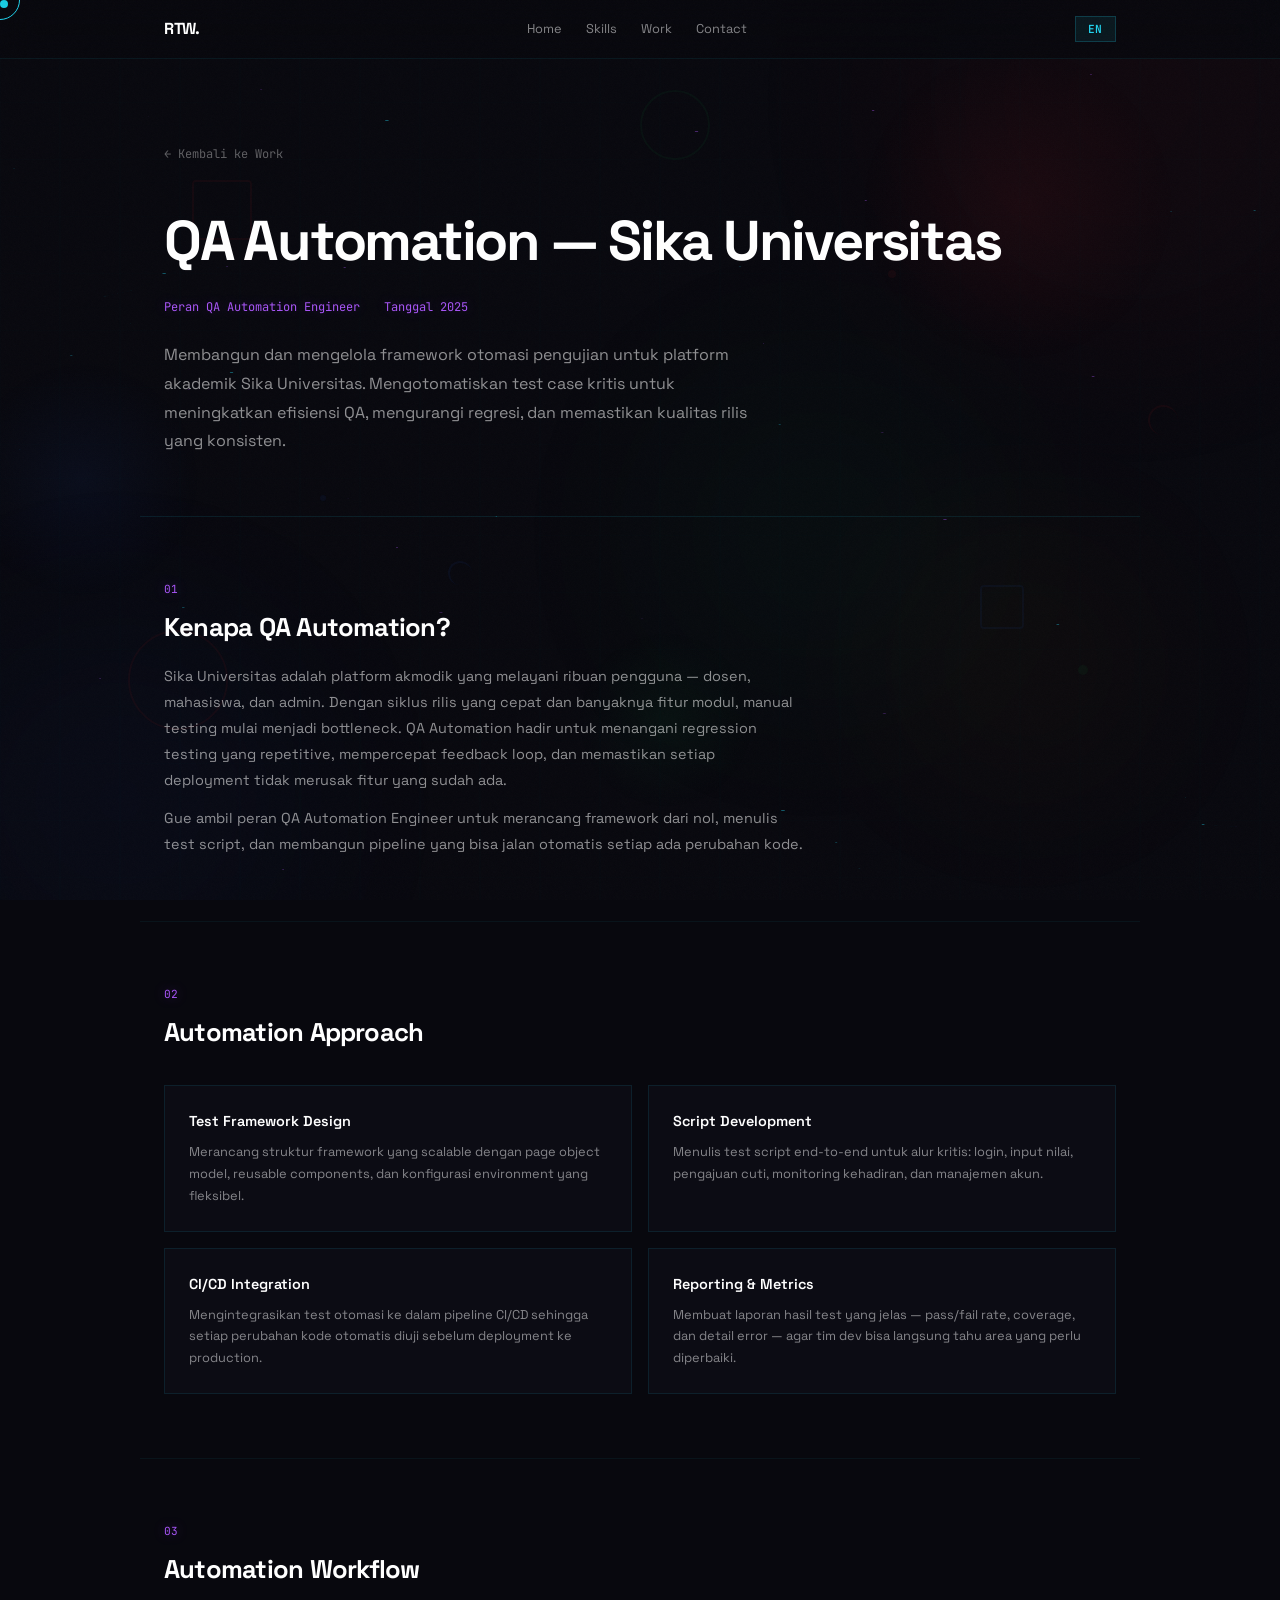
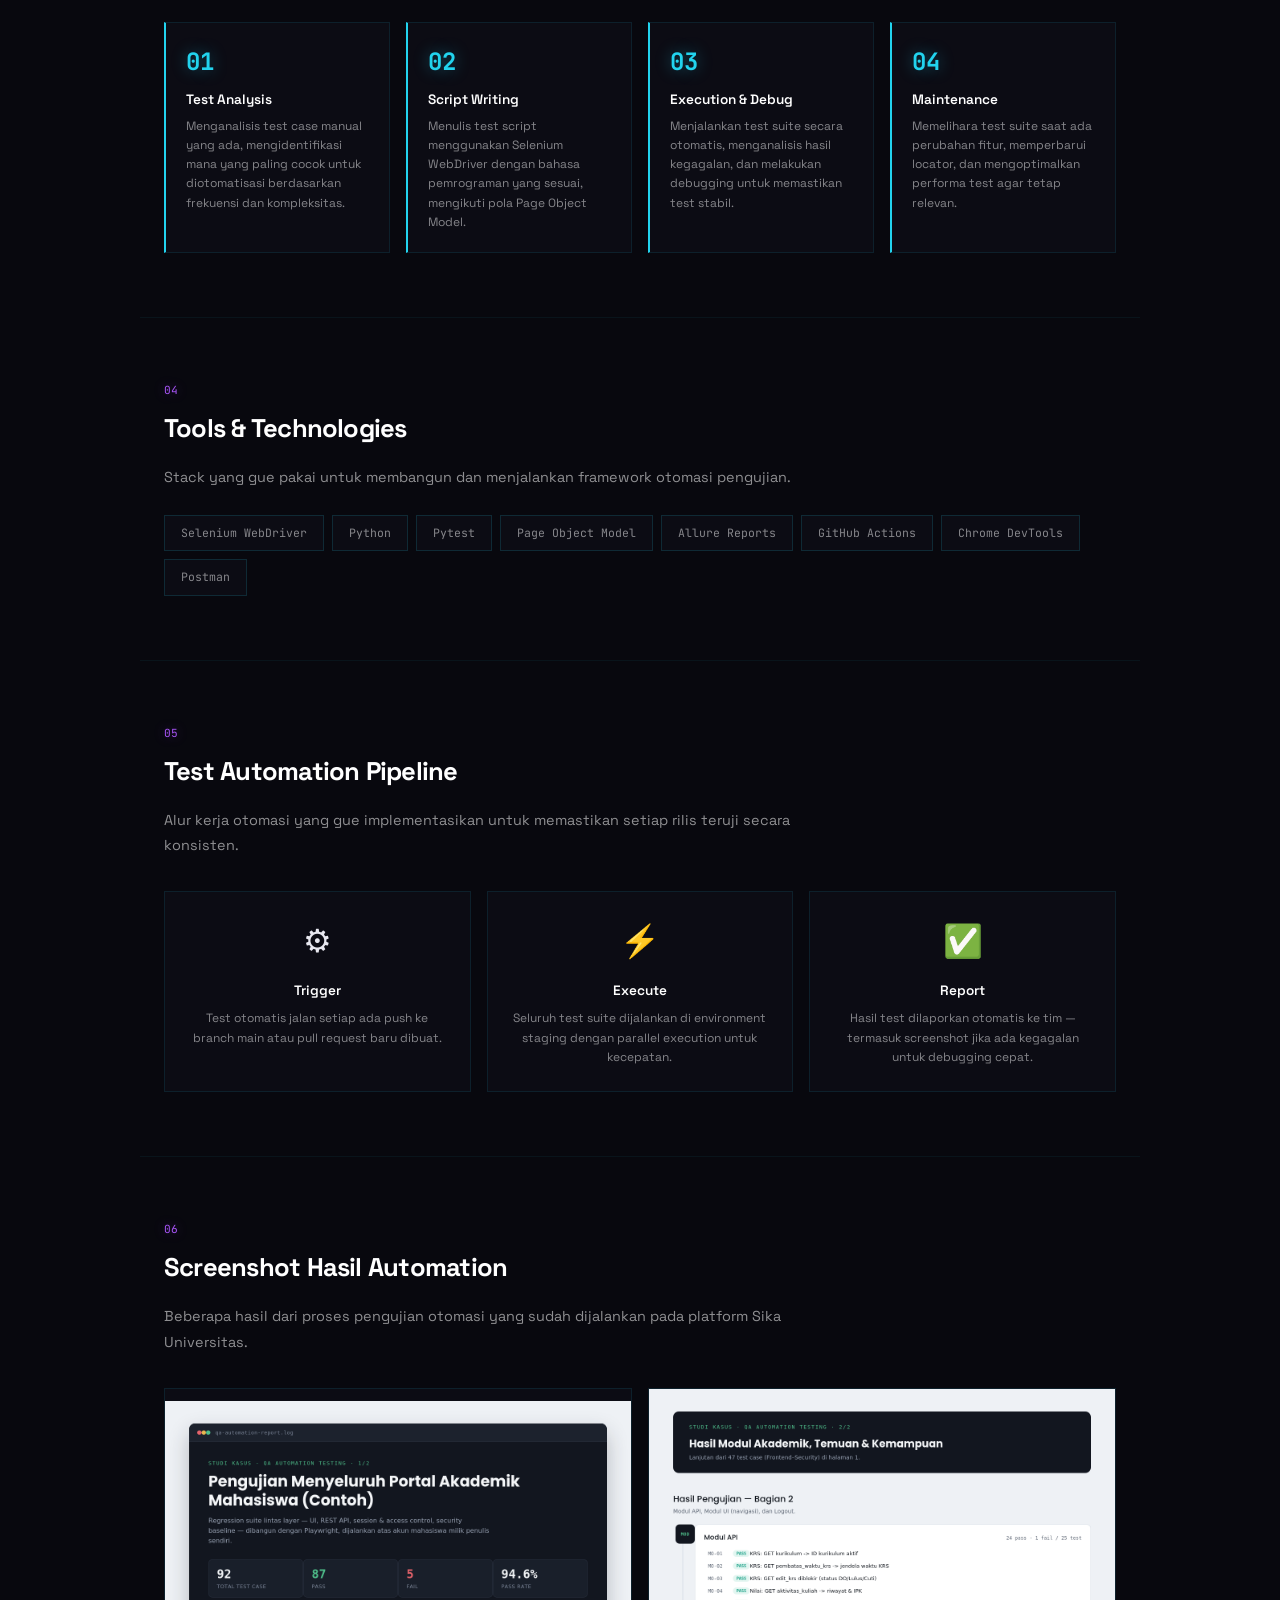
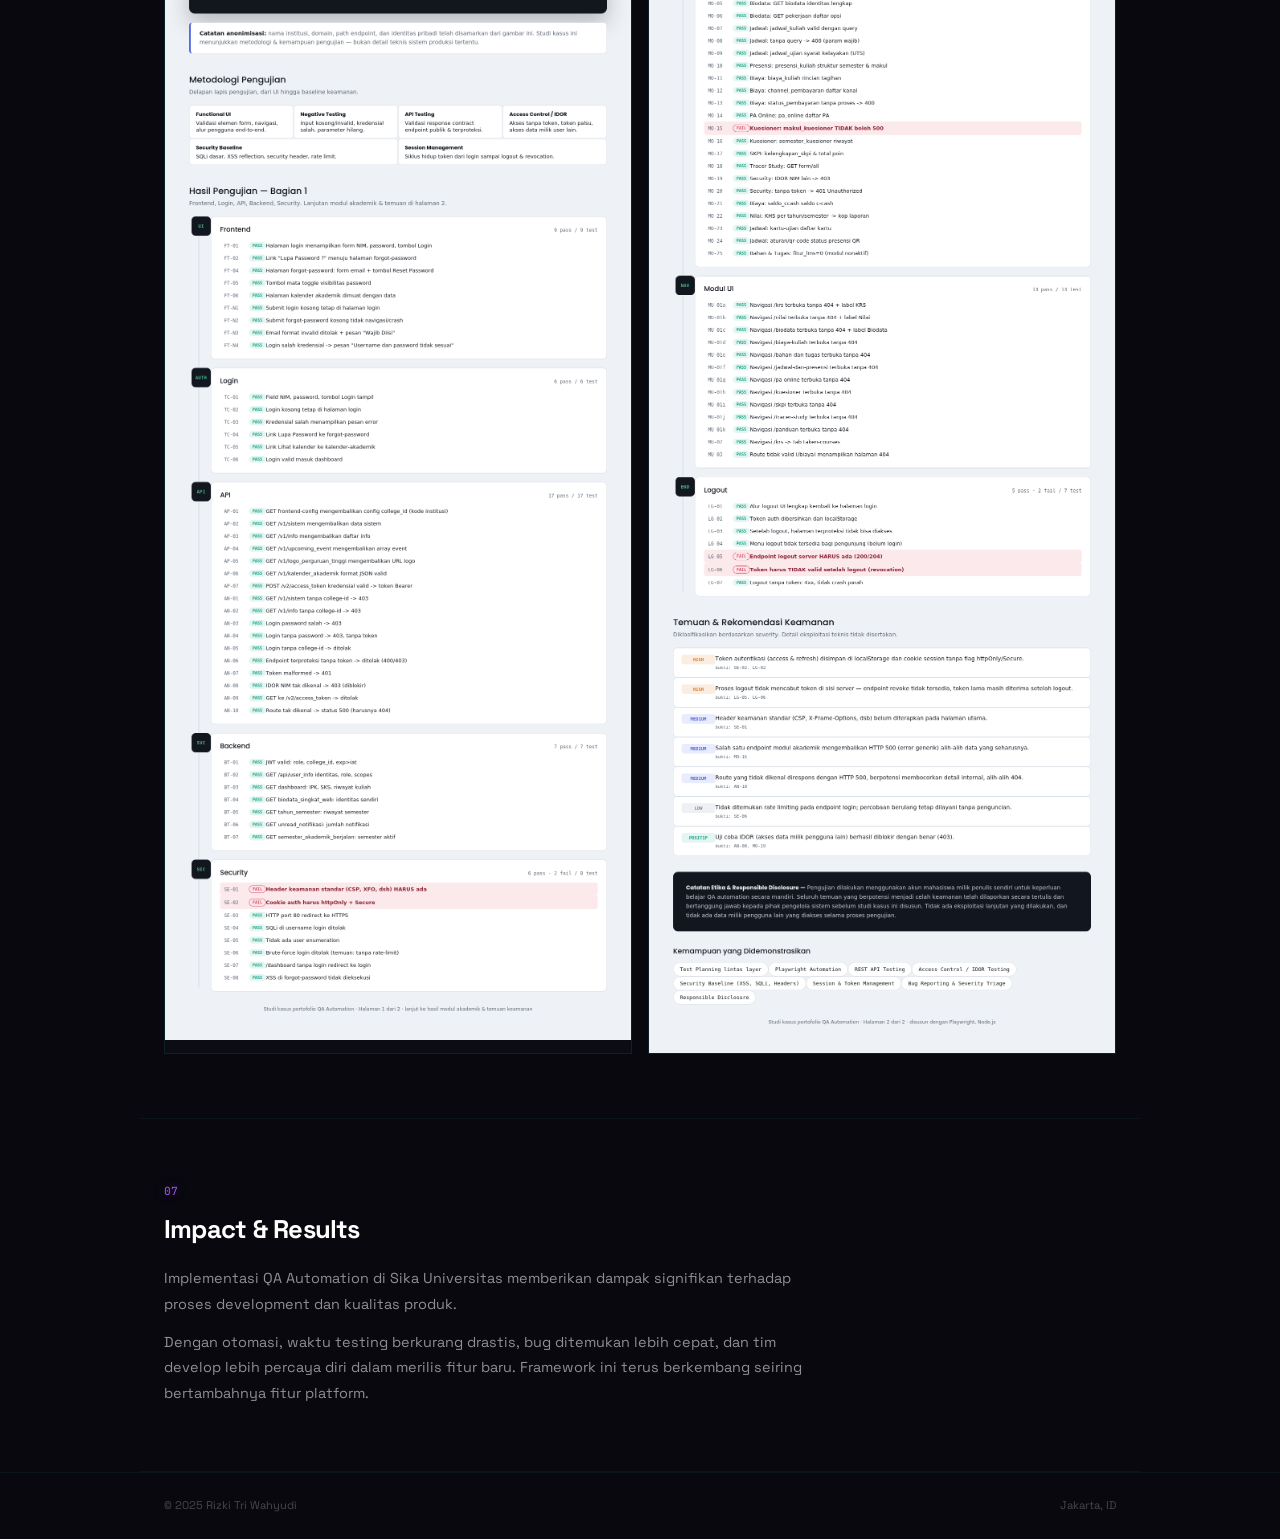
==== commit b3e66055: "Fix Sika image display to full width" ====
--- a/sika.html
+++ b/sika.html
@@ -190,7 +190,6 @@
     }
     .mockup-card:hover {
       border-color: rgba(34,211,238,0.25);
-      transform: translateY(-2px);
     }
     .mockup-card span.mockup-label {
       padding: 24px;
@@ -200,10 +199,10 @@
     }
     .mockup-card img {
       width: 100%;
-      height: 100%;
-      object-fit: cover;
-      position: absolute;
-      inset: 0;
+      height: auto;
+      display: block;
+      position: relative;
+      max-height: none;
     }
 
     .process-grid {
@@ -254,7 +253,7 @@
       .qa-steps { grid-template-columns: 1fr 1fr; }
       .process-grid { grid-template-columns: 1fr; }
       .mockup-grid { grid-template-columns: 1fr; }
-      .mockup-card { min-height: 160px; }
+      .mockup-card { min-height: 100px; }
     }
     @media (max-width: 480px) {
       .project-hero { padding: 100px 12px 32px; }
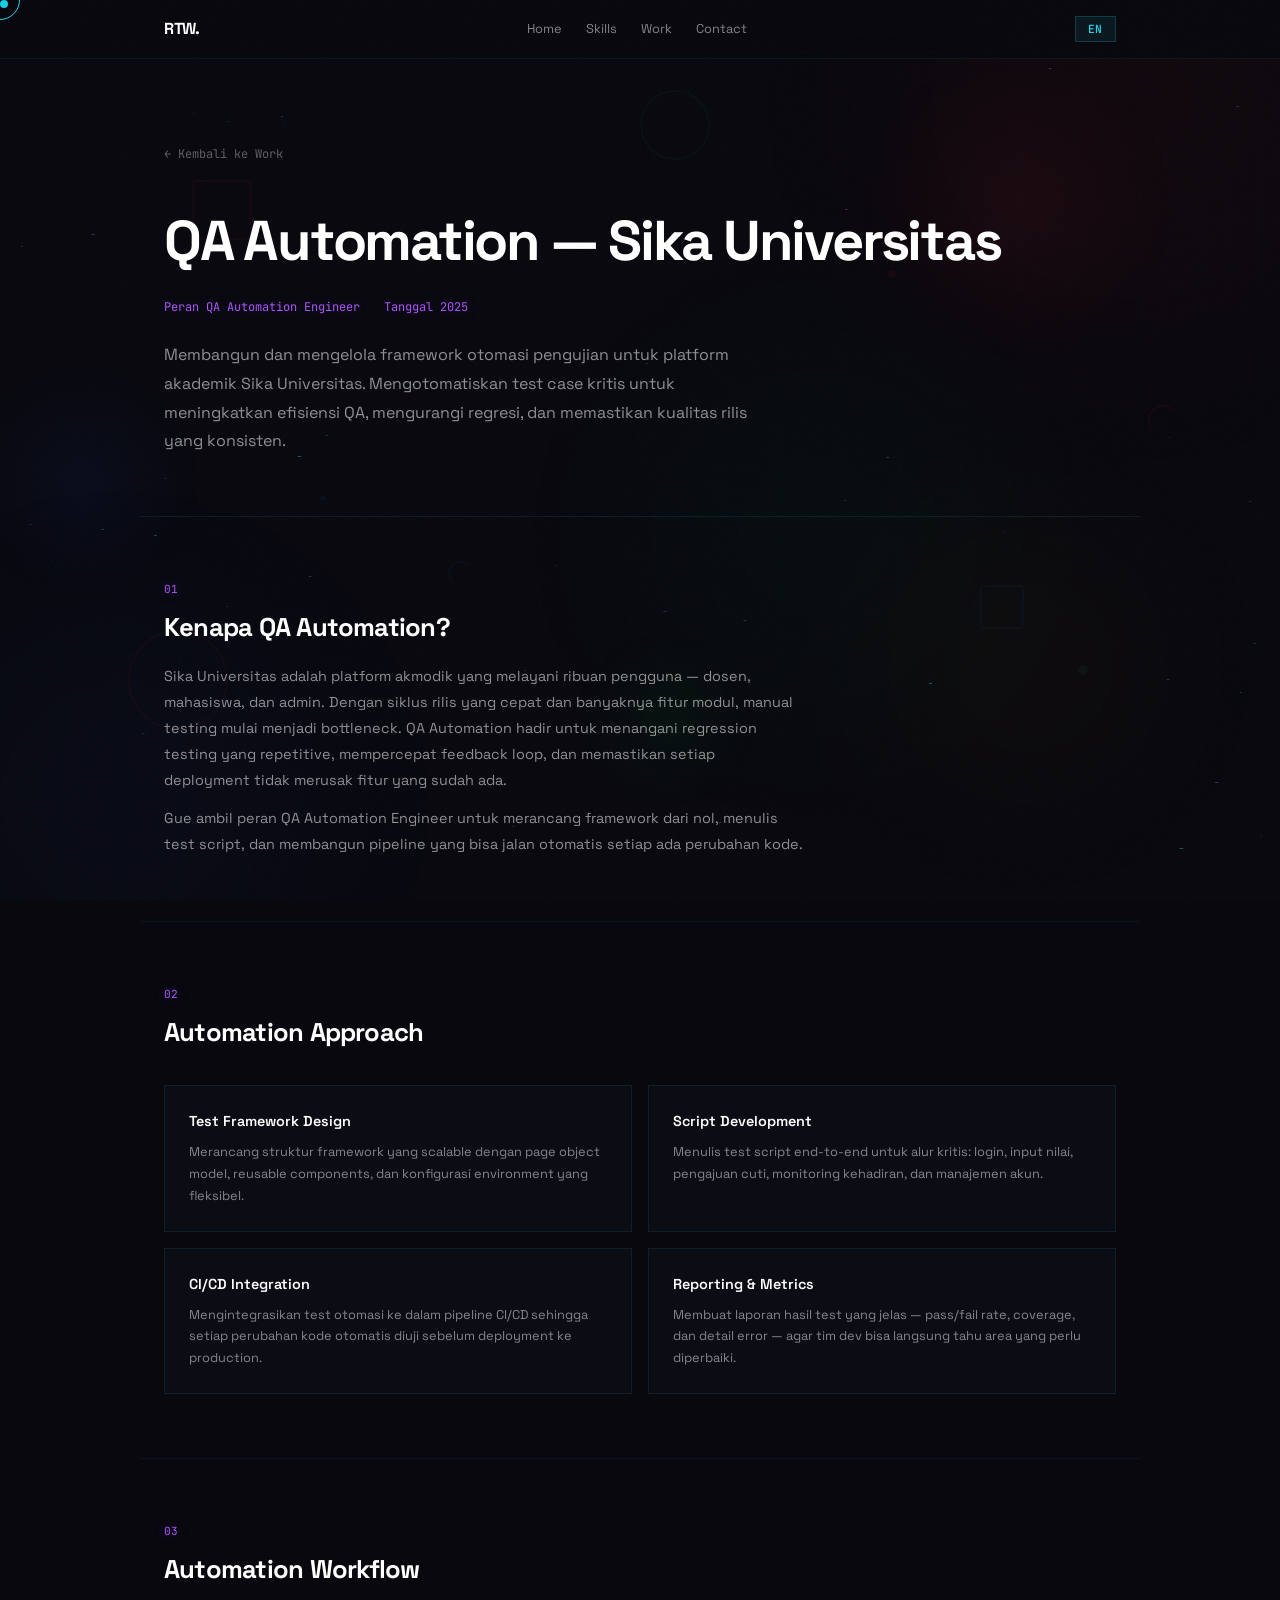
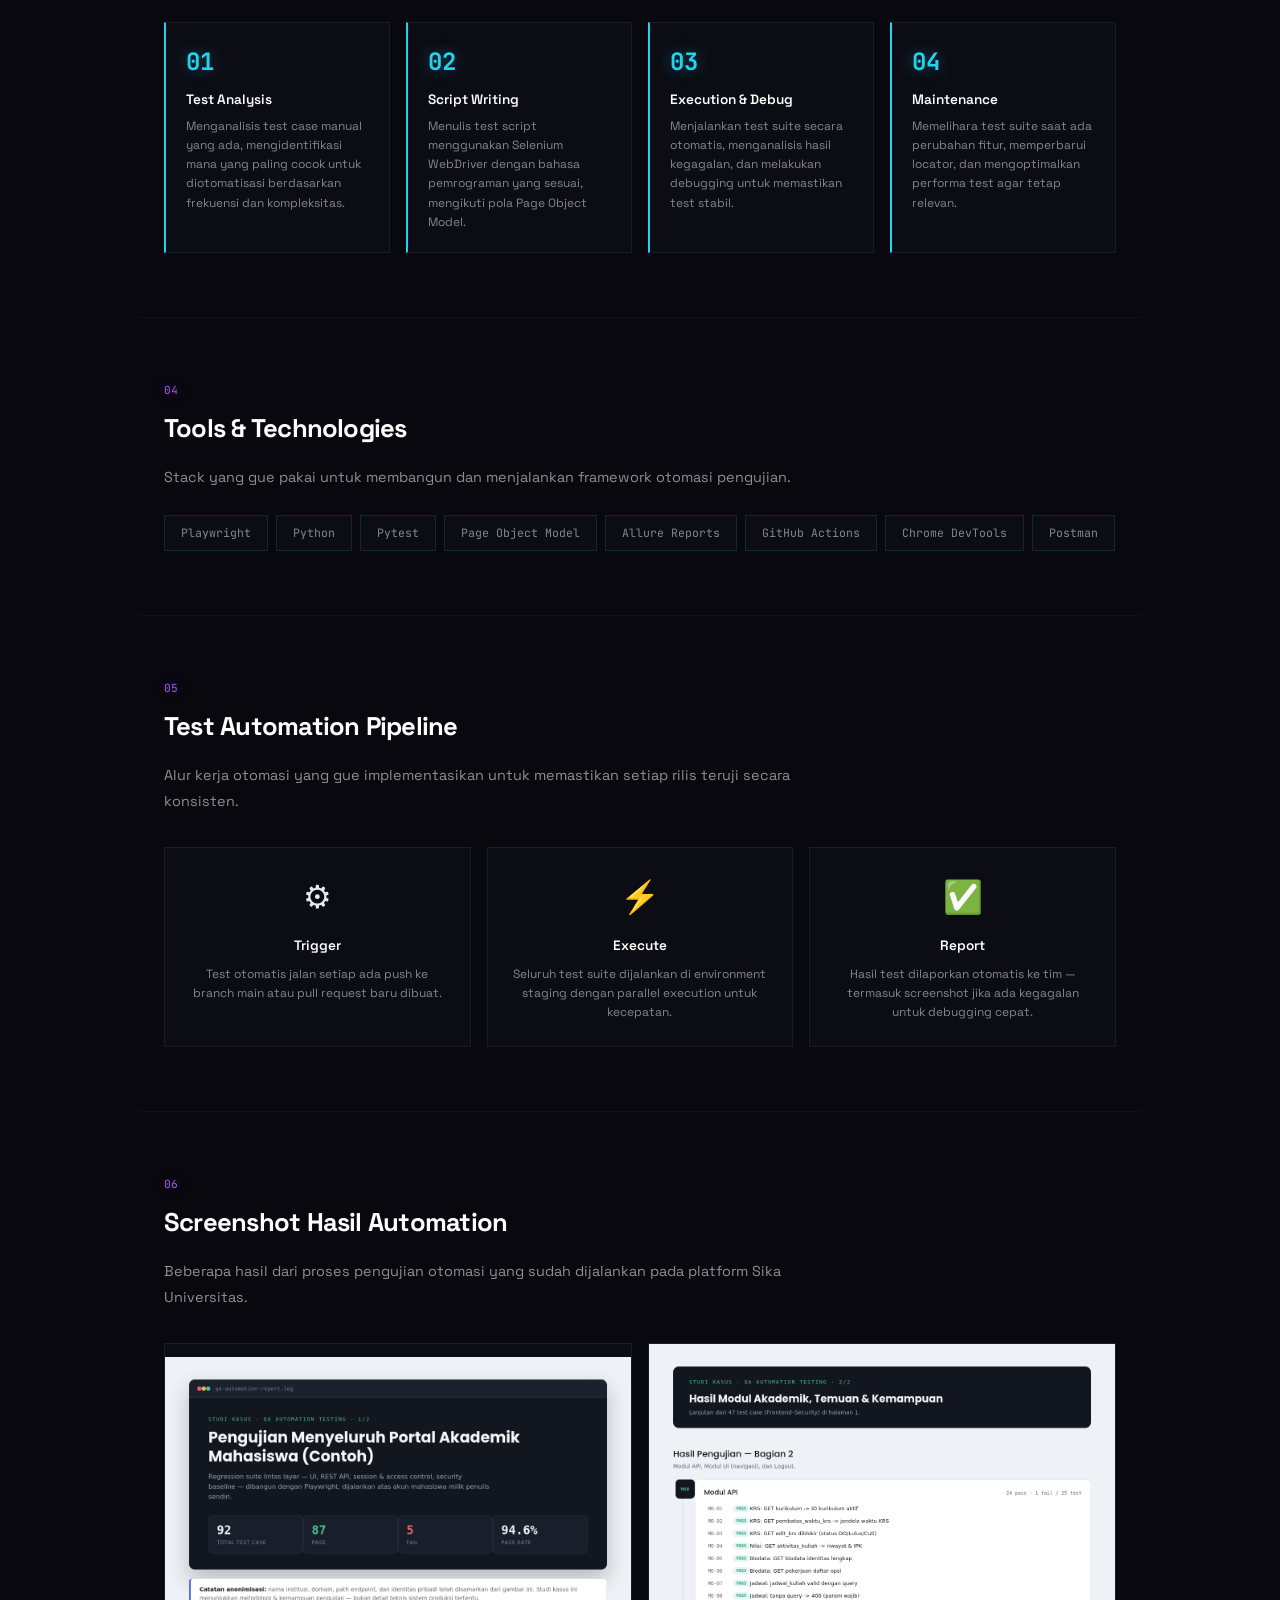
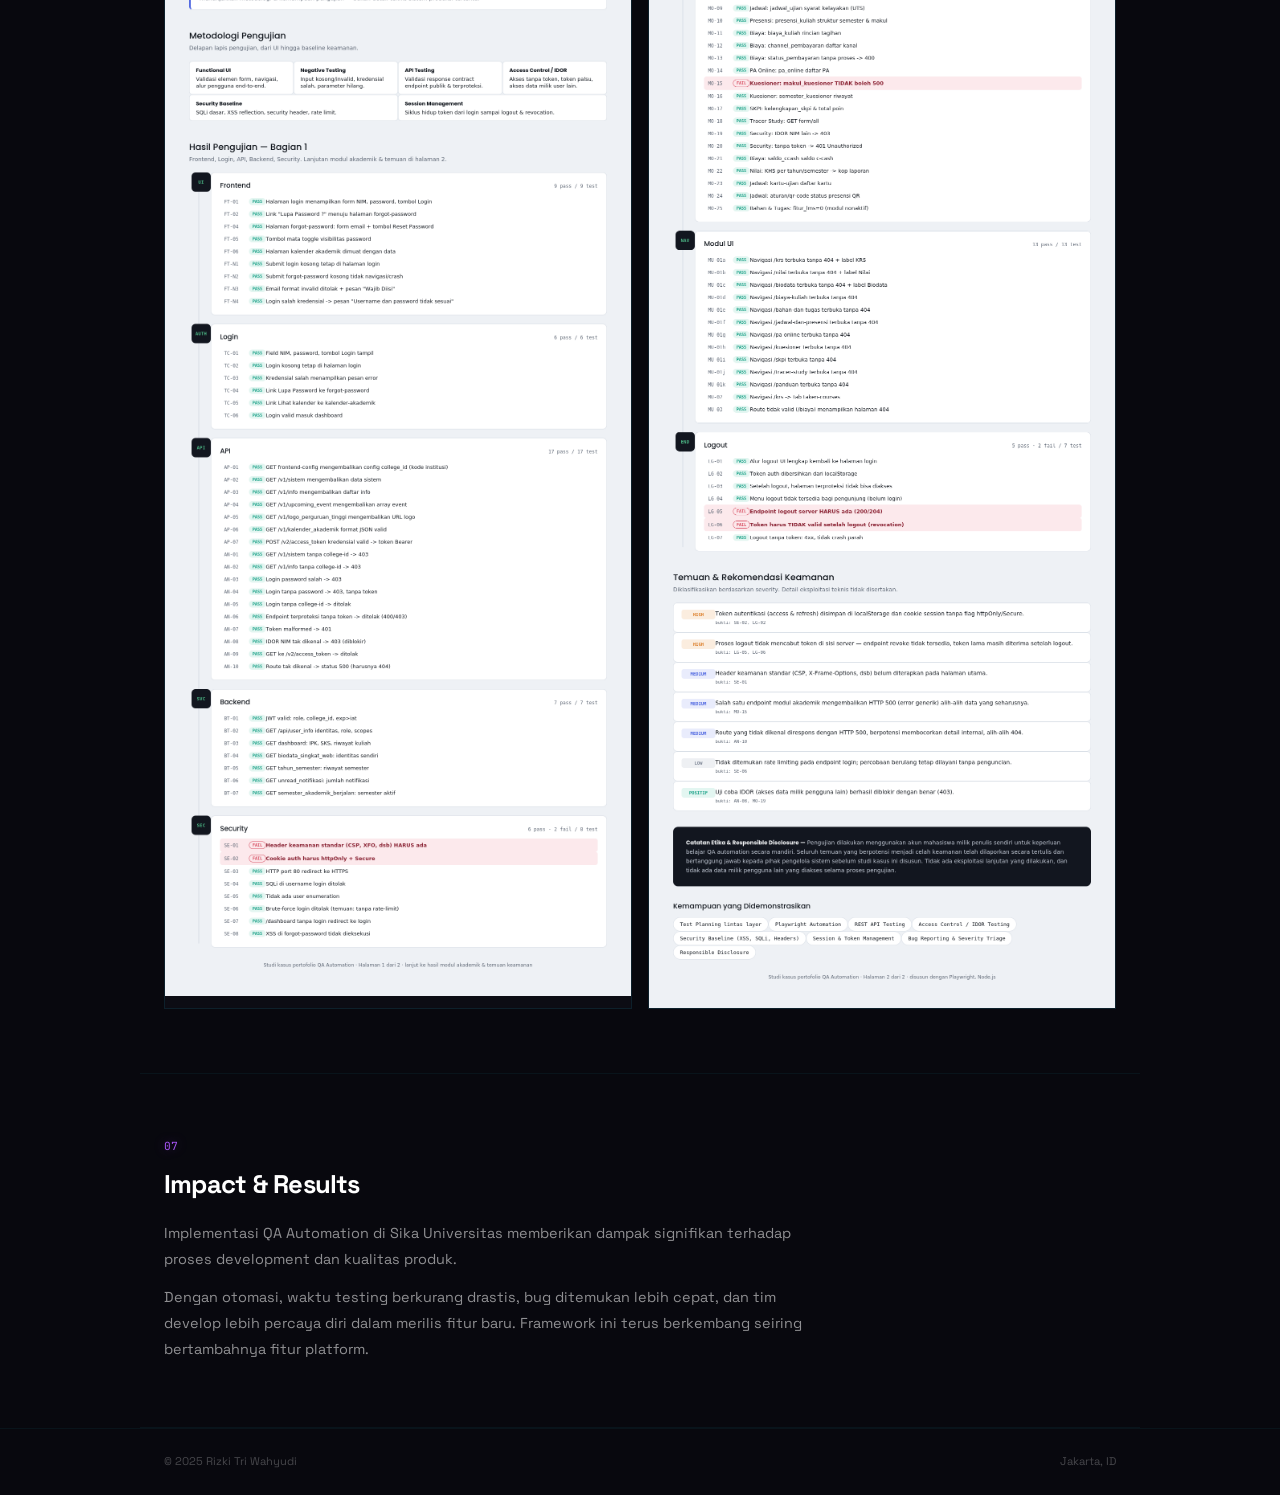
==== commit 267e3c5a: "Change QA automation tooling from Selenium to Playwright" ====
--- a/sika.html
+++ b/sika.html
@@ -393,7 +393,7 @@
     <h2 data-i18n="sika.s4">Tools & Technologies</h2>
     <p data-i18n="sika.s4p">Stack yang gue pakai untuk membangun dan menjalankan framework otomasi pengujian.</p>
     <div class="tool-chips">
-      <span class="tool-chip">Selenium WebDriver</span>
+      <span class="tool-chip">Playwright</span>
       <span class="tool-chip">Python</span>
       <span class="tool-chip">Pytest</span>
       <span class="tool-chip">Page Object Model</span>
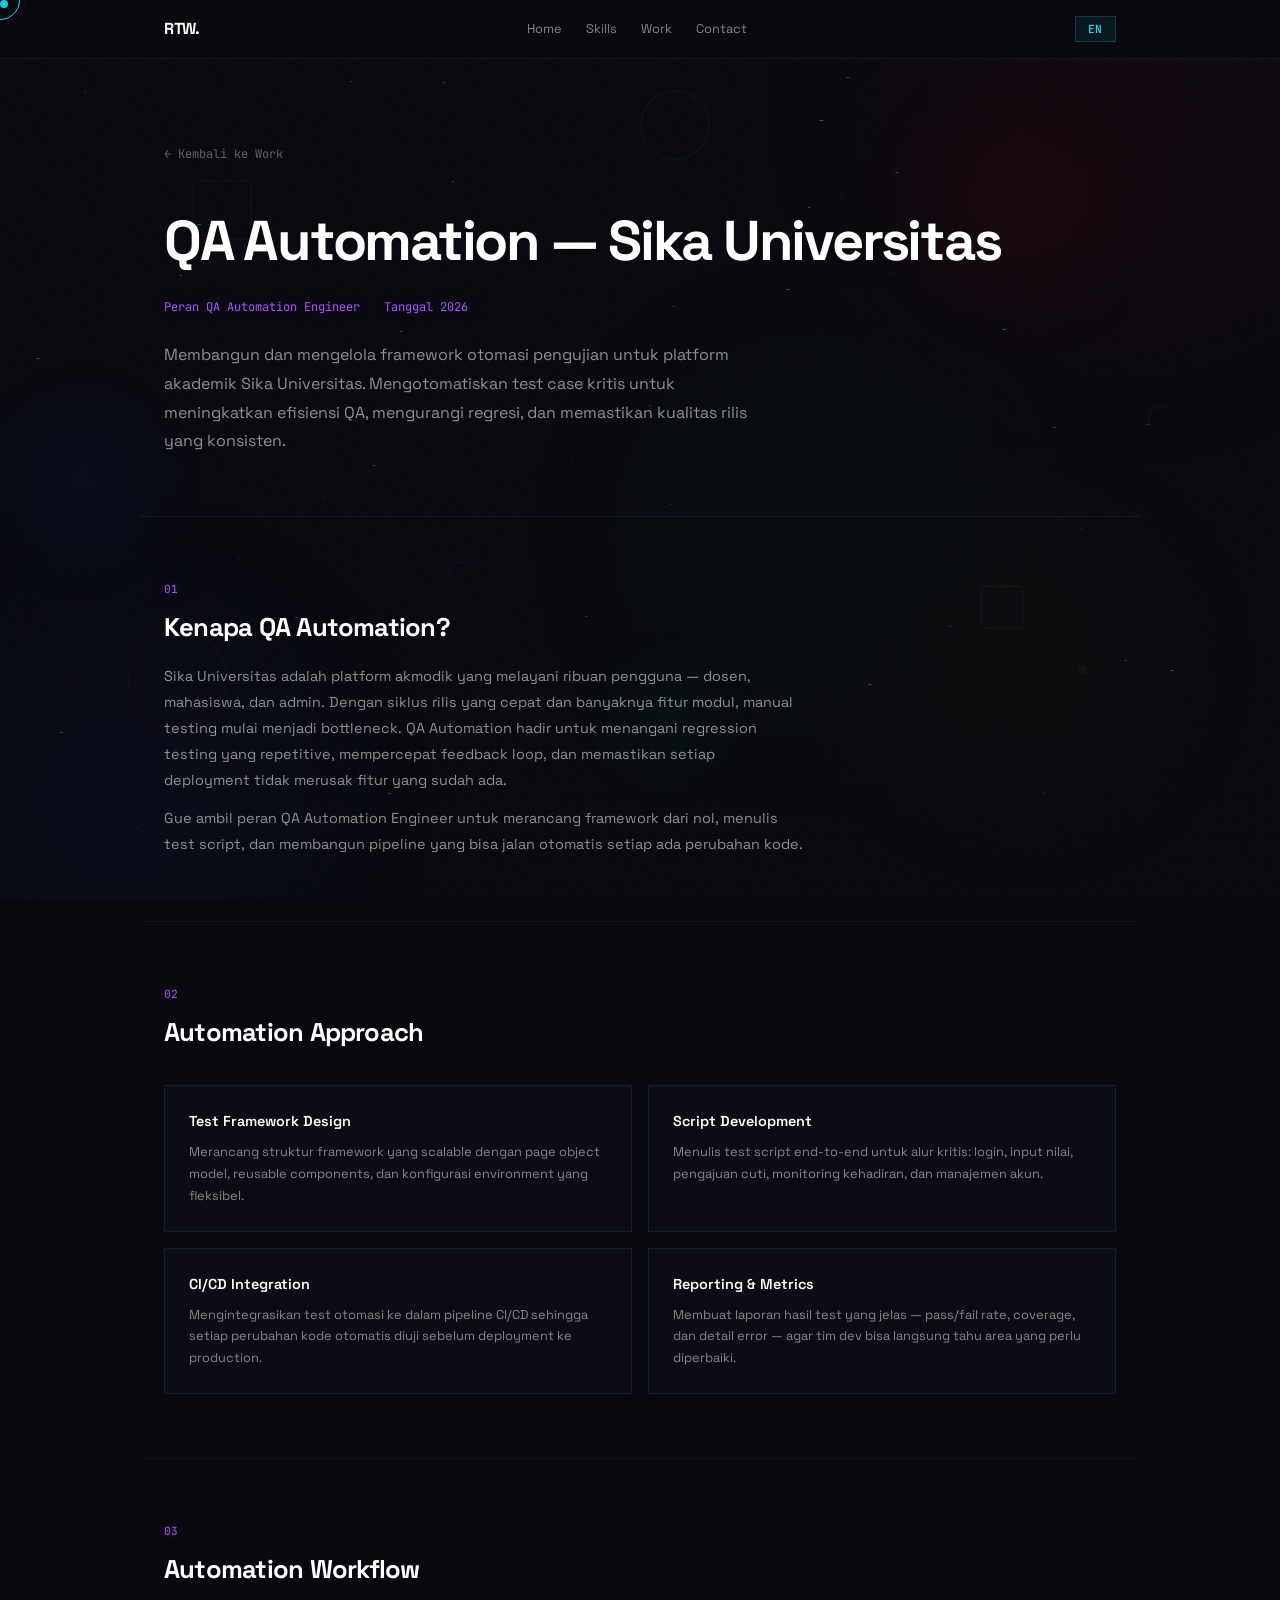
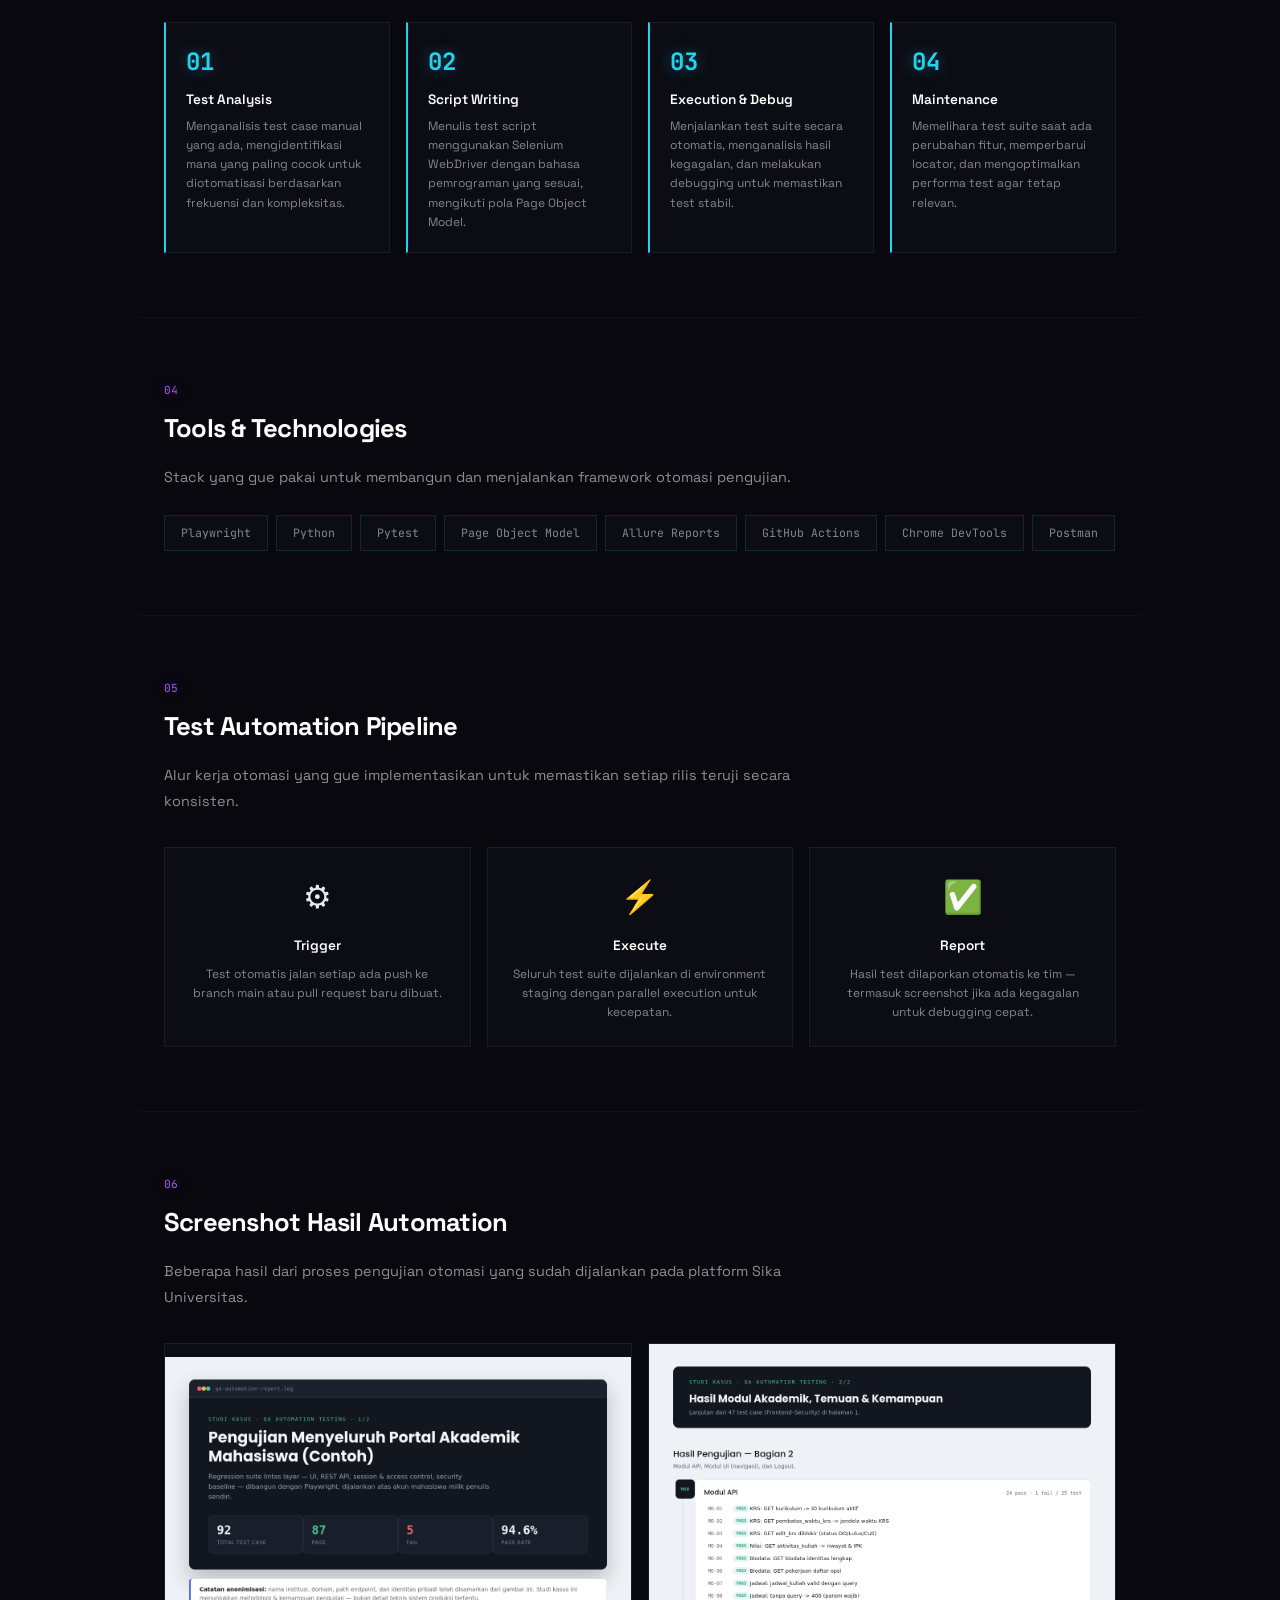
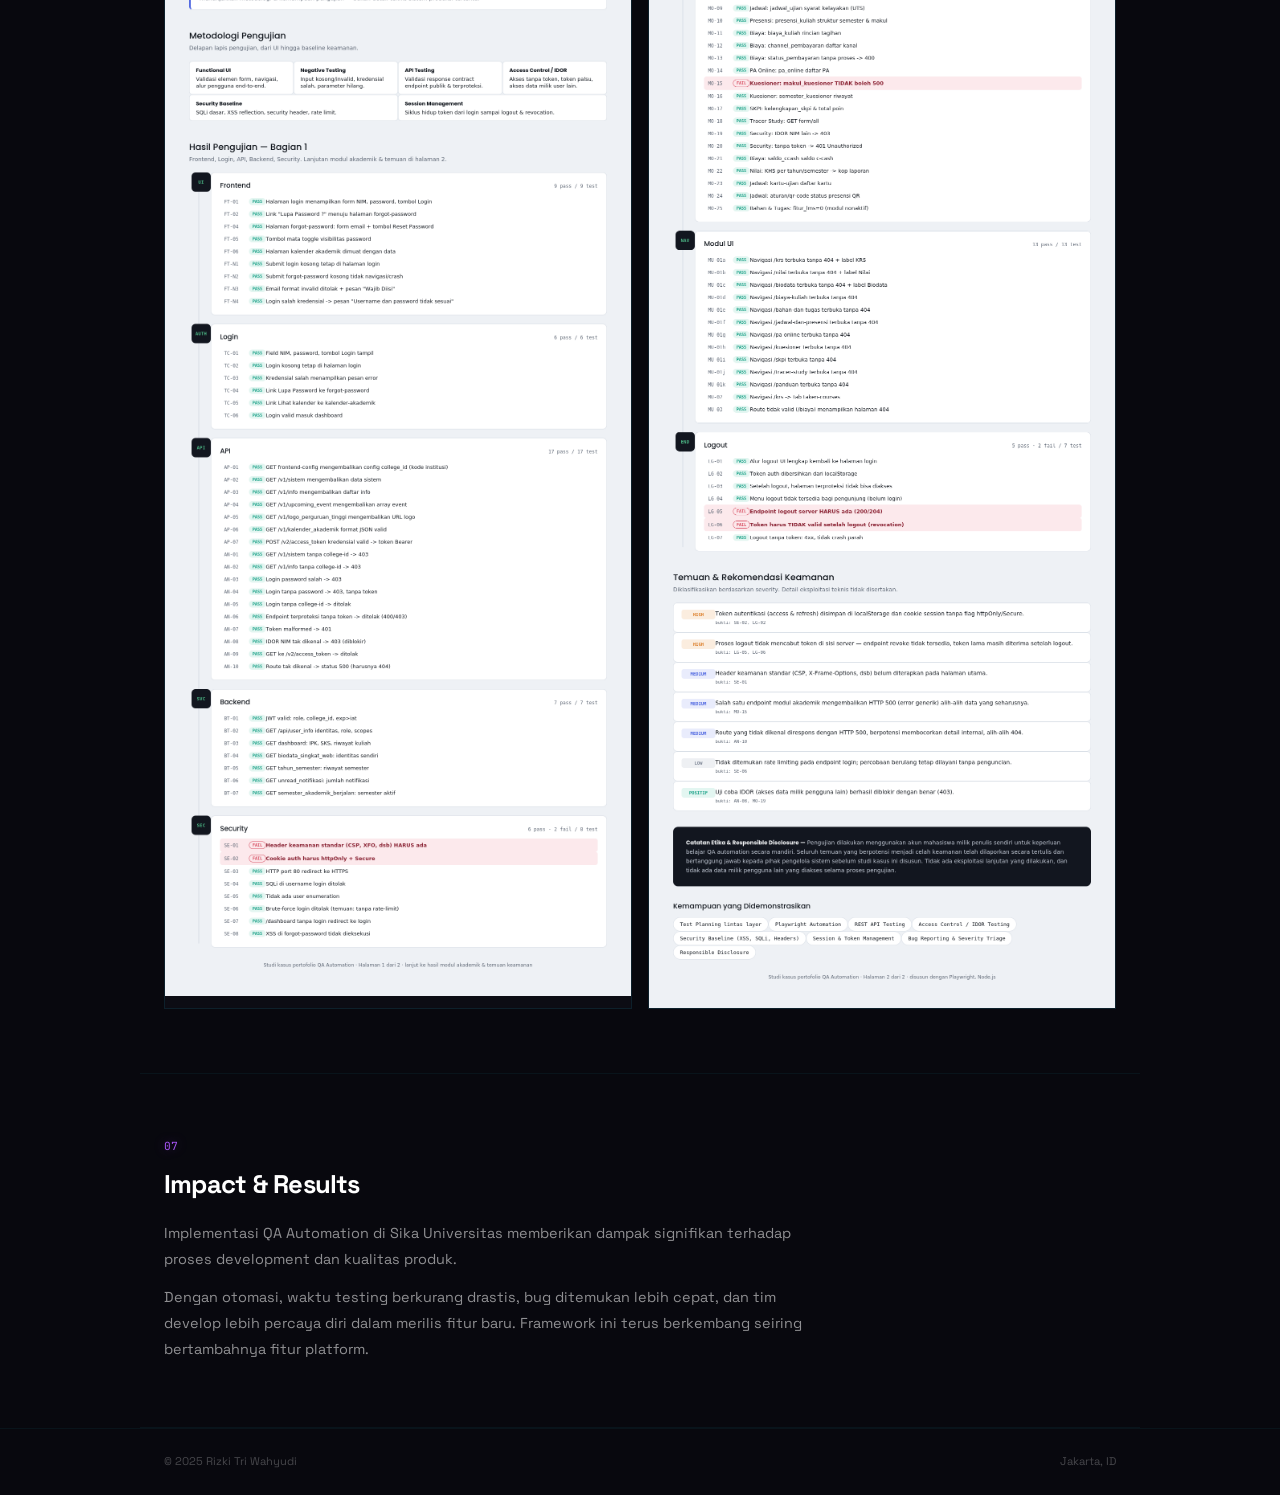
==== commit 87b42d5a: "Point CV download to Word document" ====
--- a/sika.html
+++ b/sika.html
@@ -326,7 +326,7 @@
     <h1>QA Automation — Sika Universitas</h1>
     <div class="project-meta">
       <div><span data-i18n="sika.metaRole">Peran</span> <span>QA Automation Engineer</span></div>
-      <div><span data-i18n="sika.metaDate">Tanggal</span> <span data-i18n="sika.metaDateVal">2025</span></div>
+      <div><span data-i18n="sika.metaDate">Tanggal</span> <span data-i18n="sika.metaDateVal">2026</span></div>
     </div>
     <p data-i18n="sika.hero">Membangun dan mengelola framework otomasi pengujian untuk platform akademik Sika Universitas. Mengotomatiskan test case kritis untuk meningkatkan efisiensi QA, mengurangi regresi, dan memastikan kualitas rilis yang konsisten.</p>
   </section>
